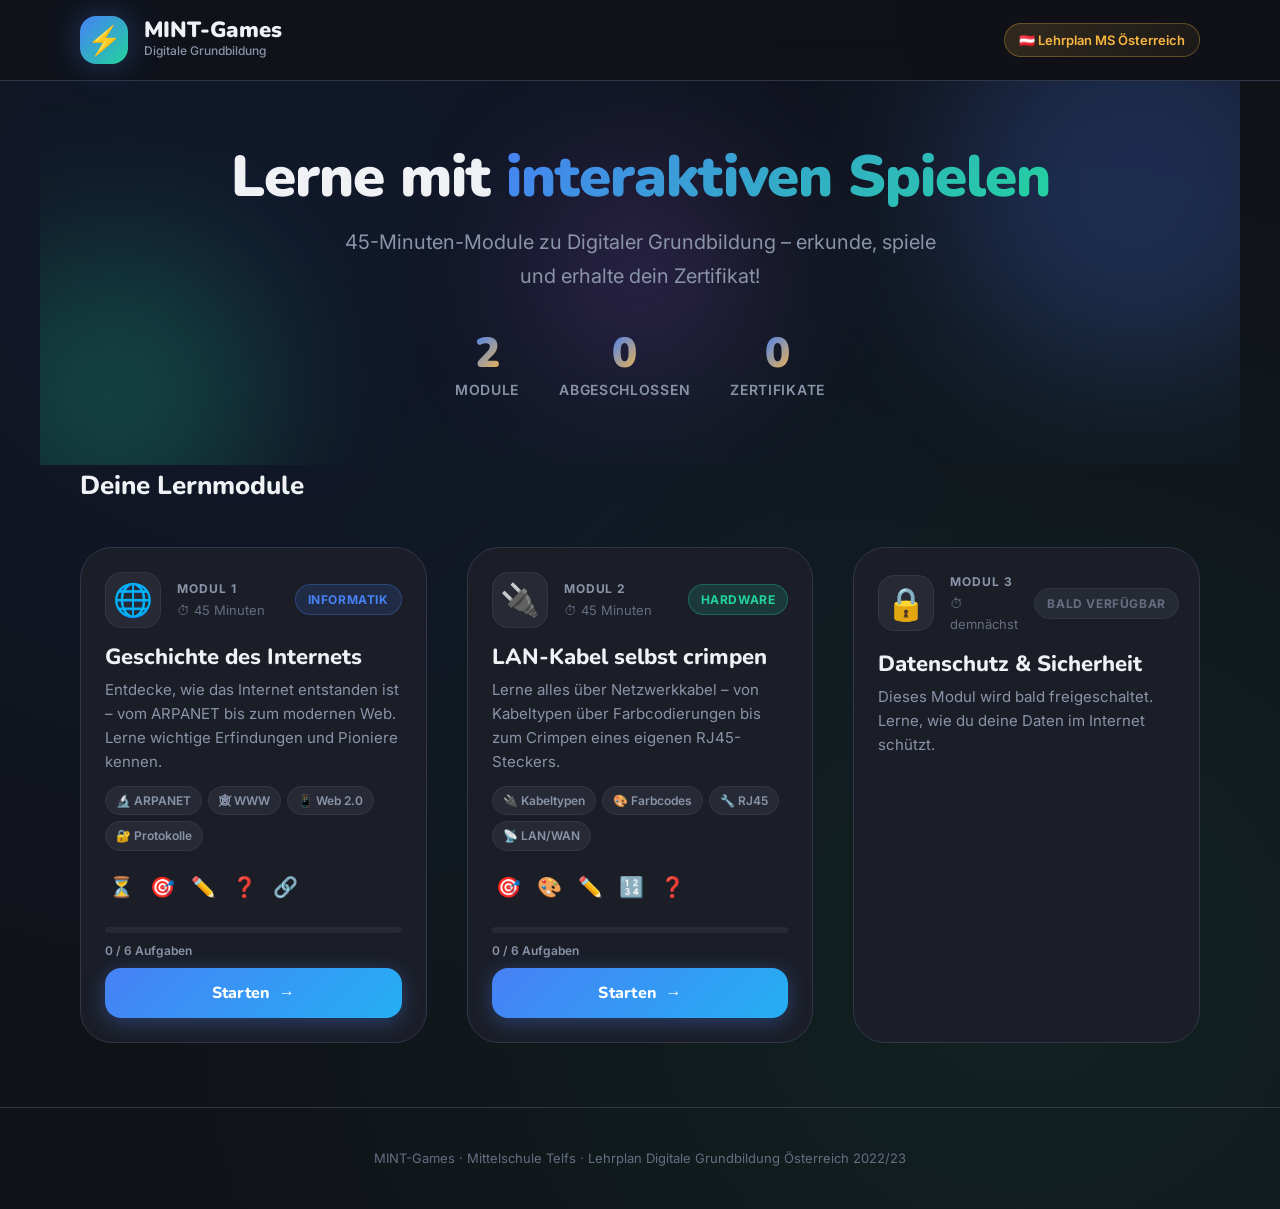
==== index.html @ 038cdffc "feat: Initial MINT-Games prototype - 2 complete learning modules - Landing page with module cards, p" ====
<!DOCTYPE html>
<html lang="de">
<head>
  <meta charset="UTF-8" />
  <meta name="viewport" content="width=device-width, initial-scale=1.0, maximum-scale=1.0, user-scalable=no" />
  <meta name="description" content="MINT-Games – Interaktive Lernplattform für Digitale Grundbildung an österreichischen Mittelschulen" />
  <meta name="apple-mobile-web-app-capable" content="yes" />
  <meta name="apple-mobile-web-app-status-bar-style" content="black-translucent" />
  <title>MINT-Games | Digitale Grundbildung</title>
  <link rel="preconnect" href="https://fonts.googleapis.com" />
  <link rel="preconnect" href="https://fonts.gstatic.com" crossorigin />
  <link href="https://fonts.googleapis.com/css2?family=Nunito:wght@400;600;700;800;900&family=Inter:wght@400;500;600&display=swap" rel="stylesheet" />
  <link rel="stylesheet" href="css/main.css" />
  <link rel="stylesheet" href="css/home.css" />
</head>
<body>
  <!-- Header -->
  <header class="site-header">
    <div class="header-inner">
      <div class="logo">
        <div class="logo-icon">⚡</div>
        <div class="logo-text">
          <span class="logo-title">MINT-Games</span>
          <span class="logo-subtitle">Digitale Grundbildung</span>
        </div>
      </div>
      <div class="header-badge">
        <span>🇦🇹 Lehrplan MS Österreich</span>
      </div>
    </div>
  </header>

  <!-- Hero -->
  <section class="hero">
    <div class="hero-content">
      <h1 class="hero-title">Lerne mit <span class="gradient-text">interaktiven Spielen</span></h1>
      <p class="hero-subtitle">45-Minuten-Module zu Digitaler Grundbildung – erkunde, spiele und erhalte dein Zertifikat!</p>
      <div class="hero-stats">
        <div class="stat">
          <span class="stat-num" id="totalModules">2</span>
          <span class="stat-label">Module</span>
        </div>
        <div class="stat">
          <span class="stat-num" id="completedModules">0</span>
          <span class="stat-label">Abgeschlossen</span>
        </div>
        <div class="stat">
          <span class="stat-num" id="totalCerts">0</span>
          <span class="stat-label">Zertifikate</span>
        </div>
      </div>
    </div>
    <div class="hero-deco" aria-hidden="true">
      <div class="deco-orb deco-orb-1"></div>
      <div class="deco-orb deco-orb-2"></div>
      <div class="deco-orb deco-orb-3"></div>
    </div>
  </section>

  <!-- Modules Grid -->
  <main class="modules-section">
    <h2 class="section-title">Deine Lernmodule</h2>
    <div class="modules-grid" id="modulesGrid">

      <!-- Modul 1 -->
      <article class="module-card" id="card-1" data-module="1">
        <div class="module-card-header">
          <div class="module-icon">🌐</div>
          <div class="module-meta">
            <span class="module-number">Modul 1</span>
            <span class="module-duration">⏱ 45 Minuten</span>
          </div>
          <div class="module-badge badge-info">Informatik</div>
        </div>
        <div class="module-card-body">
          <h3 class="module-title">Geschichte des Internets</h3>
          <p class="module-desc">Entdecke, wie das Internet entstanden ist – vom ARPANET bis zum modernen Web. Lerne wichtige Erfindungen und Pioniere kennen.</p>
          <div class="module-topics">
            <span class="topic-tag">🔬 ARPANET</span>
            <span class="topic-tag">🕸 WWW</span>
            <span class="topic-tag">📱 Web 2.0</span>
            <span class="topic-tag">🔐 Protokolle</span>
          </div>
          <div class="module-activities">
            <span class="activity-icon" title="Zeitstrahl">⏳</span>
            <span class="activity-icon" title="Drag & Drop">🎯</span>
            <span class="activity-icon" title="Lückentext">✏️</span>
            <span class="activity-icon" title="Quiz">❓</span>
            <span class="activity-icon" title="Zuordnung">🔗</span>
          </div>
        </div>
        <div class="module-card-footer">
          <div class="progress-bar-wrap">
            <div class="progress-bar" id="progress-1" style="width: 0%"></div>
          </div>
          <span class="progress-label" id="progress-label-1">0 / 6 Aufgaben</span>
          <button class="btn-start" id="btn-1" onclick="startModule(1)">
            <span>Starten</span>
            <span class="btn-arrow">→</span>
          </button>
        </div>
      </article>

      <!-- Modul 2 -->
      <article class="module-card" id="card-2" data-module="2">
        <div class="module-card-header">
          <div class="module-icon">🔌</div>
          <div class="module-meta">
            <span class="module-number">Modul 2</span>
            <span class="module-duration">⏱ 45 Minuten</span>
          </div>
          <div class="module-badge badge-green">Hardware</div>
        </div>
        <div class="module-card-body">
          <h3 class="module-title">LAN-Kabel selbst crimpen</h3>
          <p class="module-desc">Lerne alles über Netzwerkkabel – von Kabeltypen über Farbcodierungen bis zum Crimpen eines eigenen RJ45-Steckers.</p>
          <div class="module-topics">
            <span class="topic-tag">🔌 Kabeltypen</span>
            <span class="topic-tag">🎨 Farbcodes</span>
            <span class="topic-tag">🔧 RJ45</span>
            <span class="topic-tag">📡 LAN/WAN</span>
          </div>
          <div class="module-activities">
            <span class="activity-icon" title="Drag & Drop">🎯</span>
            <span class="activity-icon" title="Farbzuordnung">🎨</span>
            <span class="activity-icon" title="Lückentext">✏️</span>
            <span class="activity-icon" title="Sortierung">🔢</span>
            <span class="activity-icon" title="Quiz">❓</span>
          </div>
        </div>
        <div class="module-card-footer">
          <div class="progress-bar-wrap">
            <div class="progress-bar" id="progress-2" style="width: 0%"></div>
          </div>
          <span class="progress-label" id="progress-label-2">0 / 6 Aufgaben</span>
          <button class="btn-start" id="btn-2" onclick="startModule(2)">
            <span>Starten</span>
            <span class="btn-arrow">→</span>
          </button>
        </div>
      </article>

      <!-- Placeholder Modul 3 -->
      <article class="module-card module-card-locked">
        <div class="module-card-header">
          <div class="module-icon">🔒</div>
          <div class="module-meta">
            <span class="module-number">Modul 3</span>
            <span class="module-duration">⏱ demnächst</span>
          </div>
          <div class="module-badge badge-gray">Bald verfügbar</div>
        </div>
        <div class="module-card-body">
          <h3 class="module-title">Datenschutz & Sicherheit</h3>
          <p class="module-desc">Dieses Modul wird bald freigeschaltet. Lerne, wie du deine Daten im Internet schützt.</p>
        </div>
      </article>

    </div>
  </main>

  <!-- Footer -->
  <footer class="site-footer">
    <p>MINT-Games · Mittelschule Telfs · Lehrplan Digitale Grundbildung Österreich 2022/23</p>
  </footer>

  <script src="js/app.js"></script>
</body>
</html>
---- css/main.css ----
/* ============================================
   MINT-Games – Design System (main.css)
   ============================================ */

:root {
  /* Color Palette */
  --color-bg:        hsl(225, 20%, 8%);
  --color-surface:   hsl(225, 18%, 13%);
  --color-surface2:  hsl(225, 16%, 18%);
  --color-border:    hsl(225, 20%, 24%);

  --color-primary:   hsl(220, 90%, 62%);
  --color-primary-glow: hsla(220, 90%, 62%, 0.35);
  --color-secondary: hsl(162, 72%, 48%);
  --color-secondary-glow: hsla(162, 72%, 48%, 0.3);
  --color-accent:    hsl(38, 95%, 62%);
  --color-accent-glow: hsla(38, 95%, 62%, 0.3);
  --color-danger:    hsl(0, 80%, 62%);
  --color-danger-glow: hsla(0, 80%, 62%, 0.3);
  --color-purple:    hsl(270, 80%, 65%);

  --color-text:      hsl(220, 25%, 95%);
  --color-text-muted: hsl(220, 15%, 60%);
  --color-text-dim:  hsl(220, 12%, 45%);

  /* Typography */
  --font-heading: 'Nunito', sans-serif;
  --font-body:    'Inter', sans-serif;

  /* Spacing */
  --space-xs:  4px;
  --space-sm:  8px;
  --space-md:  16px;
  --space-lg:  24px;
  --space-xl:  40px;
  --space-2xl: 64px;

  /* Radius */
  --radius-sm:  8px;
  --radius-md:  16px;
  --radius-lg:  24px;
  --radius-xl:  32px;
  --radius-full: 9999px;

  /* Shadows */
  --shadow-sm:  0 2px 8px hsla(0,0%,0%,0.3);
  --shadow-md:  0 8px 24px hsla(0,0%,0%,0.4);
  --shadow-lg:  0 16px 48px hsla(0,0%,0%,0.5);
  --shadow-glow-primary: 0 0 32px var(--color-primary-glow);
  --shadow-glow-green:   0 0 32px var(--color-secondary-glow);

  /* Transitions */
  --transition-fast:   150ms ease;
  --transition-normal: 250ms ease;
  --transition-slow:   400ms ease;

  /* Touch targets (Apple HIG: min 44px) */
  --touch-min: 44px;
}

/* ---- Reset & Base ---- */
*, *::before, *::after {
  box-sizing: border-box;
  margin: 0;
  padding: 0;
  -webkit-tap-highlight-color: transparent;
}

html {
  scroll-behavior: smooth;
  -webkit-text-size-adjust: 100%;
}

body {
  font-family: var(--font-body);
  font-size: 17px;
  line-height: 1.6;
  background: var(--color-bg);
  color: var(--color-text);
  min-height: 100dvh;
  overflow-x: hidden;
  background-image:
    radial-gradient(ellipse at 20% 20%, hsla(220, 80%, 40%, 0.12) 0%, transparent 60%),
    radial-gradient(ellipse at 80% 80%, hsla(162, 72%, 40%, 0.10) 0%, transparent 60%);
}

/* ---- Utility Classes ---- */
.gradient-text {
  background: linear-gradient(135deg, var(--color-primary), var(--color-secondary));
  -webkit-background-clip: text;
  -webkit-text-fill-color: transparent;
  background-clip: text;
}

.visually-hidden {
  position: absolute;
  width: 1px; height: 1px;
  overflow: hidden;
  clip: rect(0,0,0,0);
  white-space: nowrap;
}

/* ---- Glassmorphism Card ---- */
.glass-card {
  background: hsla(225, 18%, 13%, 0.8);
  backdrop-filter: blur(20px);
  -webkit-backdrop-filter: blur(20px);
  border: 1px solid var(--color-border);
  border-radius: var(--radius-lg);
}

/* ---- Buttons ---- */
button {
  font-family: var(--font-heading);
  cursor: pointer;
  border: none;
  outline: none;
  min-height: var(--touch-min);
  min-width: var(--touch-min);
  touch-action: manipulation;
  -webkit-user-select: none;
  user-select: none;
  transition: transform var(--transition-fast), box-shadow var(--transition-fast), background var(--transition-fast);
}

button:active {
  transform: scale(0.96);
}

/* ---- Scrollbar ---- */
::-webkit-scrollbar { width: 6px; height: 6px; }
::-webkit-scrollbar-track { background: var(--color-surface); }
::-webkit-scrollbar-thumb { background: var(--color-border); border-radius: 3px; }

/* ---- Animations ---- */
@keyframes fadeInUp {
  from { opacity: 0; transform: translateY(24px); }
  to   { opacity: 1; transform: translateY(0); }
}

@keyframes fadeIn {
  from { opacity: 0; }
  to   { opacity: 1; }
}

@keyframes pulse {
  0%, 100% { transform: scale(1); }
  50%       { transform: scale(1.05); }
}

@keyframes spin {
  from { transform: rotate(0deg); }
  to   { transform: rotate(360deg); }
}

@keyframes shimmer {
  0%   { background-position: -200% center; }
  100% { background-position: 200% center; }
}

@keyframes bounce-in {
  0%   { transform: scale(0.3); opacity: 0; }
  50%  { transform: scale(1.1); }
  70%  { transform: scale(0.9); }
  100% { transform: scale(1); opacity: 1; }
}

@keyframes confetti-fall {
  0%   { transform: translateY(-20px) rotate(0deg); opacity: 1; }
  100% { transform: translateY(100vh) rotate(720deg); opacity: 0; }
}

@keyframes float {
  0%, 100% { transform: translateY(0px) rotate(0deg); }
  33%       { transform: translateY(-12px) rotate(2deg); }
  66%       { transform: translateY(-6px) rotate(-2deg); }
}

.animate-fadein { animation: fadeIn var(--transition-slow) ease both; }
.animate-fadeinup { animation: fadeInUp 0.5s ease both; }
---- css/home.css ----
/* ============================================
   MINT-Games – Home Page Styles
   ============================================ */

/* ---- Site Header ---- */
.site-header {
  position: sticky;
  top: 0;
  z-index: 100;
  background: hsla(225, 20%, 8%, 0.85);
  backdrop-filter: blur(20px);
  -webkit-backdrop-filter: blur(20px);
  border-bottom: 1px solid var(--color-border);
}

.header-inner {
  max-width: 1200px;
  margin: 0 auto;
  padding: var(--space-md) var(--space-xl);
  display: flex;
  align-items: center;
  justify-content: space-between;
}

.logo {
  display: flex;
  align-items: center;
  gap: var(--space-md);
}

.logo-icon {
  font-size: 28px;
  width: 48px;
  height: 48px;
  display: flex;
  align-items: center;
  justify-content: center;
  background: linear-gradient(135deg, var(--color-primary), var(--color-secondary));
  border-radius: var(--radius-md);
  box-shadow: var(--shadow-glow-primary);
  animation: float 6s ease-in-out infinite;
}

.logo-text {
  display: flex;
  flex-direction: column;
}

.logo-title {
  font-family: var(--font-heading);
  font-size: 22px;
  font-weight: 900;
  color: var(--color-text);
  line-height: 1;
}

.logo-subtitle {
  font-size: 12px;
  color: var(--color-text-muted);
  font-weight: 500;
}

.header-badge {
  background: linear-gradient(135deg, hsla(38,95%,62%,0.15), hsla(38,95%,62%,0.05));
  border: 1px solid hsla(38,95%,62%,0.3);
  border-radius: var(--radius-full);
  padding: 6px 14px;
  font-size: 13px;
  font-weight: 600;
  color: var(--color-accent);
}

/* ---- Hero ---- */
.hero {
  position: relative;
  overflow: hidden;
  padding: var(--space-2xl) var(--space-xl);
  text-align: center;
  max-width: 1200px;
  margin: 0 auto;
}

.hero-content {
  position: relative;
  z-index: 2;
  animation: fadeInUp 0.7s ease both;
}

.hero-title {
  font-family: var(--font-heading);
  font-size: clamp(32px, 6vw, 58px);
  font-weight: 900;
  line-height: 1.1;
  margin-bottom: var(--space-md);
  letter-spacing: -1px;
}

.hero-subtitle {
  font-size: clamp(16px, 2vw, 20px);
  color: var(--color-text-muted);
  max-width: 600px;
  margin: 0 auto var(--space-xl);
  line-height: 1.7;
}

.hero-stats {
  display: flex;
  justify-content: center;
  gap: var(--space-xl);
  flex-wrap: wrap;
}

.stat {
  display: flex;
  flex-direction: column;
  align-items: center;
  gap: 4px;
}

.stat-num {
  font-family: var(--font-heading);
  font-size: 42px;
  font-weight: 900;
  background: linear-gradient(135deg, var(--color-primary), var(--color-accent));
  -webkit-background-clip: text;
  -webkit-text-fill-color: transparent;
  background-clip: text;
  line-height: 1;
}

.stat-label {
  font-size: 14px;
  color: var(--color-text-muted);
  font-weight: 600;
  text-transform: uppercase;
  letter-spacing: 0.05em;
}

/* Decorative orbs */
.hero-deco { position: absolute; inset: 0; pointer-events: none; z-index: 1; }

.deco-orb {
  position: absolute;
  border-radius: 50%;
  filter: blur(80px);
  opacity: 0.25;
}

.deco-orb-1 {
  width: 400px; height: 400px;
  background: var(--color-primary);
  top: -100px; right: -100px;
  animation: float 8s ease-in-out infinite;
}

.deco-orb-2 {
  width: 300px; height: 300px;
  background: var(--color-secondary);
  bottom: -80px; left: -80px;
  animation: float 10s ease-in-out infinite 2s;
}

.deco-orb-3 {
  width: 200px; height: 200px;
  background: var(--color-purple);
  top: 50%; left: 50%;
  transform: translate(-50%, -50%);
  animation: float 12s ease-in-out infinite 4s;
}

/* ---- Modules Section ---- */
.modules-section {
  max-width: 1200px;
  margin: 0 auto;
  padding: 0 var(--space-xl) var(--space-2xl);
}

.section-title {
  font-family: var(--font-heading);
  font-size: 26px;
  font-weight: 800;
  margin-bottom: var(--space-xl);
  color: var(--color-text);
}

.modules-grid {
  display: grid;
  grid-template-columns: repeat(auto-fill, minmax(340px, 1fr));
  gap: var(--space-xl);
}

/* ---- Module Card ---- */
.module-card {
  background: var(--color-surface);
  border: 1px solid var(--color-border);
  border-radius: var(--radius-xl);
  padding: var(--space-lg);
  display: flex;
  flex-direction: column;
  gap: var(--space-md);
  transition: transform var(--transition-normal), box-shadow var(--transition-normal), border-color var(--transition-normal);
  animation: fadeInUp 0.6s ease both;
  cursor: pointer;
  position: relative;
  overflow: hidden;
}

.module-card::before {
  content: '';
  position: absolute;
  inset: 0;
  background: linear-gradient(135deg, hsla(220,90%,62%,0.06), transparent 60%);
  border-radius: inherit;
  opacity: 0;
  transition: opacity var(--transition-normal);
}

.module-card:hover {
  transform: translateY(-6px);
  box-shadow: var(--shadow-lg), var(--shadow-glow-primary);
  border-color: hsla(220,90%,62%,0.4);
}

.module-card:hover::before { opacity: 1; }

.module-card:nth-child(2):hover {
  box-shadow: var(--shadow-lg), var(--shadow-glow-green);
  border-color: hsla(162,72%,48%,0.4);
}

.module-card:nth-child(2)::before {
  background: linear-gradient(135deg, hsla(162,72%,48%,0.06), transparent 60%);
}

.module-card-locked {
  opacity: 0.45;
  pointer-events: none;
}

.module-card-header {
  display: flex;
  align-items: center;
  gap: var(--space-md);
}

.module-icon {
  font-size: 32px;
  width: 56px;
  height: 56px;
  display: flex;
  align-items: center;
  justify-content: center;
  background: var(--color-surface2);
  border-radius: var(--radius-md);
  border: 1px solid var(--color-border);
  flex-shrink: 0;
}

.module-meta {
  display: flex;
  flex-direction: column;
  gap: 2px;
  flex: 1;
}

.module-number {
  font-size: 12px;
  font-weight: 700;
  text-transform: uppercase;
  letter-spacing: 0.08em;
  color: var(--color-text-muted);
}

.module-duration {
  font-size: 13px;
  color: var(--color-text-dim);
}

.module-badge {
  padding: 5px 12px;
  border-radius: var(--radius-full);
  font-size: 12px;
  font-weight: 700;
  text-transform: uppercase;
  letter-spacing: 0.05em;
  flex-shrink: 0;
}

.badge-info {
  background: hsla(220,90%,62%,0.15);
  color: var(--color-primary);
  border: 1px solid hsla(220,90%,62%,0.3);
}

.badge-green {
  background: hsla(162,72%,48%,0.15);
  color: var(--color-secondary);
  border: 1px solid hsla(162,72%,48%,0.3);
}

.badge-gray {
  background: hsla(220,12%,45%,0.15);
  color: var(--color-text-dim);
  border: 1px solid var(--color-border);
}

.module-card-body {
  flex: 1;
  display: flex;
  flex-direction: column;
  gap: var(--space-sm);
}

.module-title {
  font-family: var(--font-heading);
  font-size: 22px;
  font-weight: 800;
  line-height: 1.2;
  color: var(--color-text);
}

.module-desc {
  font-size: 15px;
  color: var(--color-text-muted);
  line-height: 1.6;
}

.module-topics {
  display: flex;
  flex-wrap: wrap;
  gap: 6px;
  margin-top: 4px;
}

.topic-tag {
  background: var(--color-surface2);
  border: 1px solid var(--color-border);
  border-radius: var(--radius-full);
  padding: 4px 10px;
  font-size: 12px;
  font-weight: 600;
  color: var(--color-text-muted);
}

.module-activities {
  display: flex;
  gap: 8px;
  margin-top: var(--space-sm);
}

.activity-icon {
  font-size: 20px;
  padding: 4px;
  cursor: default;
  transition: transform var(--transition-fast);
}

.activity-icon:hover { transform: scale(1.3); }

/* Card Footer */
.module-card-footer {
  display: flex;
  flex-direction: column;
  gap: var(--space-sm);
  margin-top: 4px;
}

.progress-bar-wrap {
  width: 100%;
  height: 6px;
  background: var(--color-surface2);
  border-radius: var(--radius-full);
  overflow: hidden;
}

.progress-bar {
  height: 100%;
  background: linear-gradient(90deg, var(--color-primary), var(--color-secondary));
  border-radius: var(--radius-full);
  transition: width 0.8s cubic-bezier(0.4, 0, 0.2, 1);
}

.progress-label {
  font-size: 12px;
  color: var(--color-text-muted);
  font-weight: 600;
}

.btn-start {
  width: 100%;
  padding: 14px 20px;
  background: linear-gradient(135deg, var(--color-primary), hsl(200, 90%, 55%));
  color: white;
  border-radius: var(--radius-md);
  font-size: 16px;
  font-weight: 800;
  letter-spacing: 0.02em;
  display: flex;
  align-items: center;
  justify-content: center;
  gap: 8px;
  box-shadow: 0 4px 20px var(--color-primary-glow);
  position: relative;
  overflow: hidden;
}

.btn-start::after {
  content: '';
  position: absolute;
  inset: 0;
  background: linear-gradient(90deg, transparent, hsla(255,255%,255%,0.1), transparent);
  transform: translateX(-100%);
  transition: transform 0.5s ease;
}

.btn-start:hover::after { transform: translateX(100%); }

.btn-start:hover {
  transform: translateY(-2px);
  box-shadow: 0 8px 30px var(--color-primary-glow);
}

.btn-arrow {
  display: inline-block;
  transition: transform var(--transition-fast);
}

.btn-start:hover .btn-arrow { transform: translateX(4px); }

/* Completion state */
.module-card.completed .btn-start {
  background: linear-gradient(135deg, var(--color-secondary), hsl(140, 72%, 40%));
  box-shadow: 0 4px 20px var(--color-secondary-glow);
}

/* ---- Site Footer ---- */
.site-footer {
  text-align: center;
  padding: var(--space-xl);
  border-top: 1px solid var(--color-border);
  color: var(--color-text-dim);
  font-size: 13px;
}

/* ---- Responsive ---- */
@media (max-width: 768px) {
  .header-inner { padding: var(--space-md); }
  .hero { padding: var(--space-xl) var(--space-md); }
  .modules-section { padding: 0 var(--space-md) var(--space-xl); }
  .modules-grid { grid-template-columns: 1fr; gap: var(--space-md); }
  .hero-stats { gap: var(--space-lg); }
  .stat-num { font-size: 34px; }
}

/* iPad optimizations */
@media (min-width: 768px) and (max-width: 1180px) {
  .modules-grid { grid-template-columns: repeat(2, 1fr); }
}
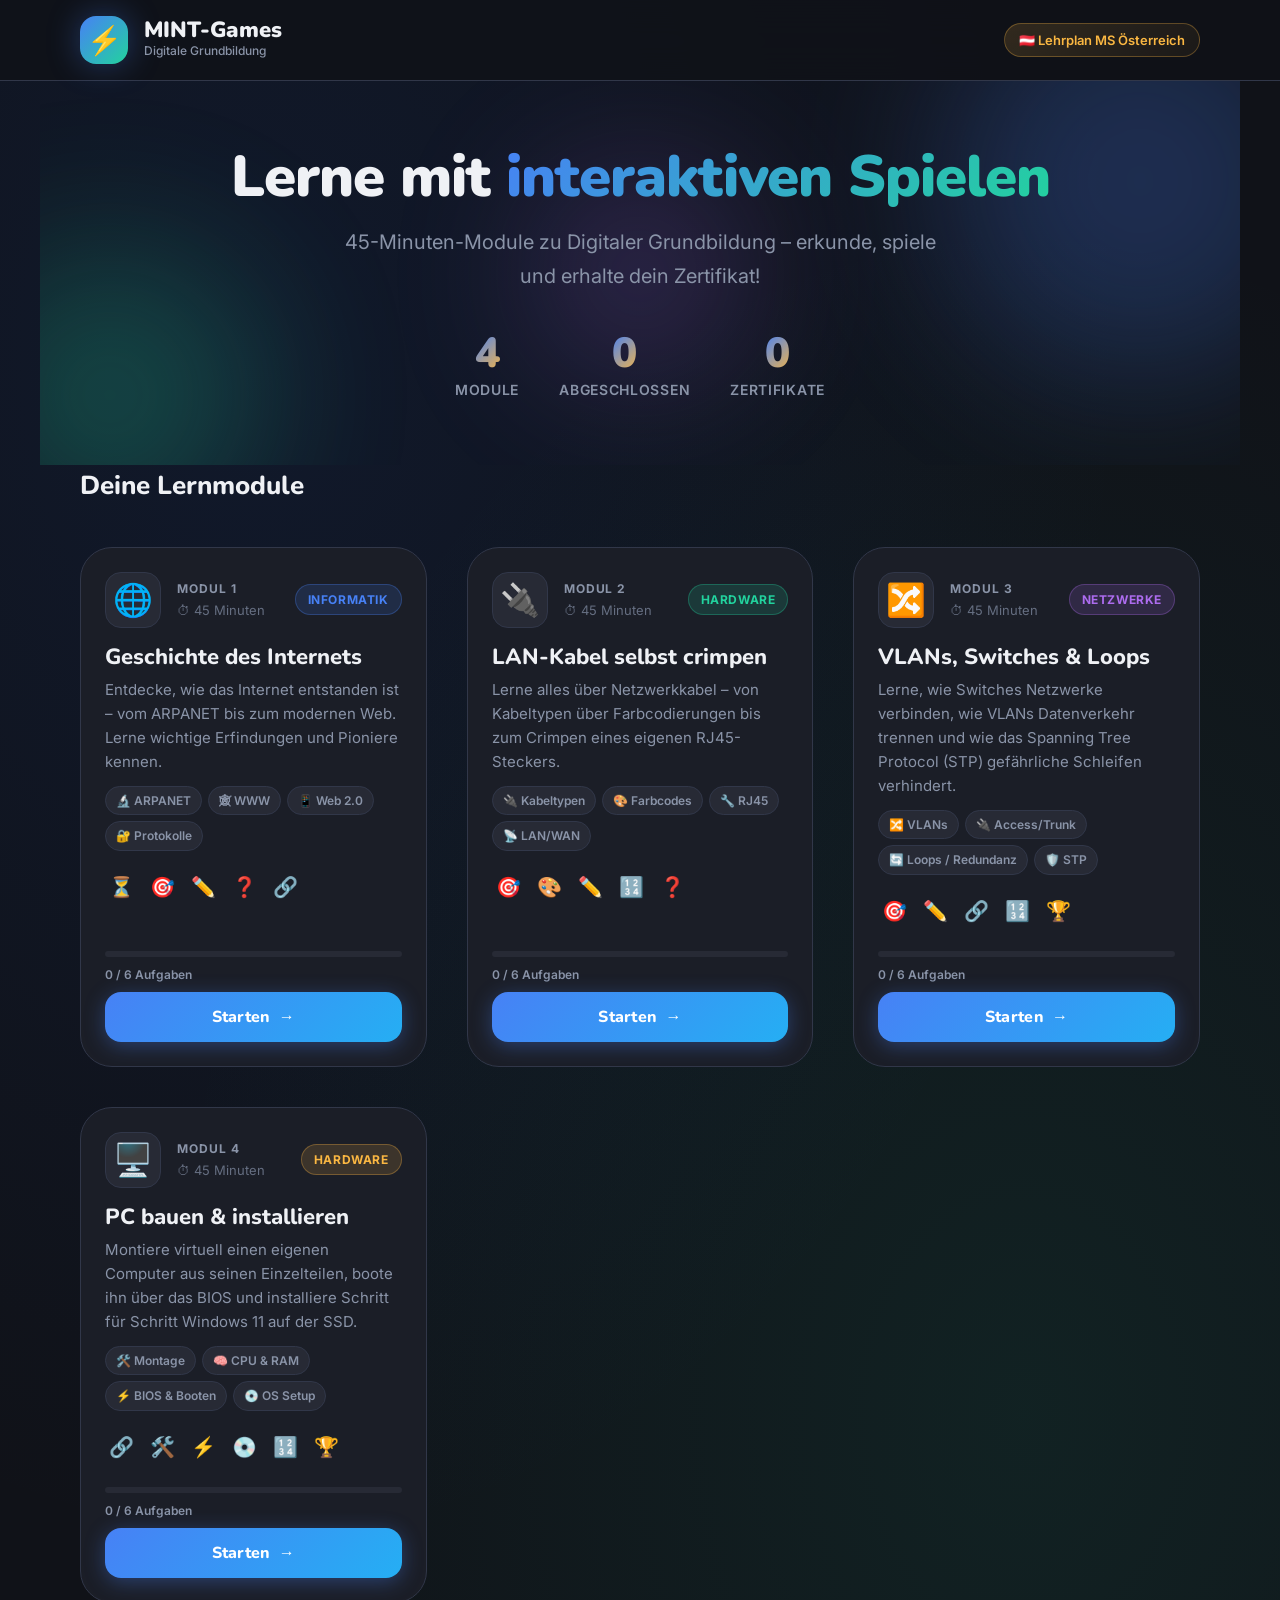
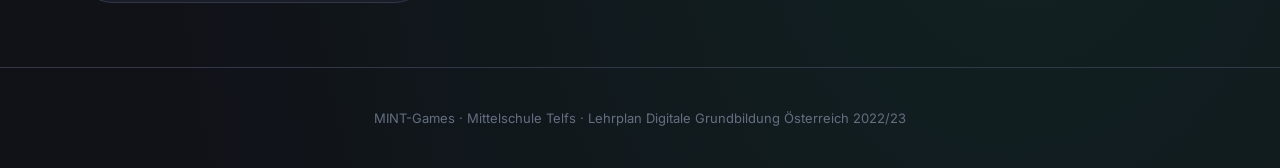
==== commit b394d443: "VLAN" ====
--- a/index.html
+++ b/index.html
@@ -37,7 +37,7 @@
       <p class="hero-subtitle">45-Minuten-Module zu Digitaler Grundbildung – erkunde, spiele und erhalte dein Zertifikat!</p>
       <div class="hero-stats">
         <div class="stat">
-          <span class="stat-num" id="totalModules">2</span>
+          <span class="stat-num" id="totalModules">4</span>
           <span class="stat-label">Module</span>
         </div>
         <div class="stat">
@@ -140,19 +140,82 @@
         </div>
       </article>
 
-      <!-- Placeholder Modul 3 -->
-      <article class="module-card module-card-locked">
-        <div class="module-card-header">
-          <div class="module-icon">🔒</div>
+      <!-- Modul 3 -->
+      <article class="module-card" id="card-3" data-module="3">
+        <div class="module-card-header">
+          <div class="module-icon">🔀</div>
           <div class="module-meta">
             <span class="module-number">Modul 3</span>
-            <span class="module-duration">⏱ demnächst</span>
-          </div>
-          <div class="module-badge badge-gray">Bald verfügbar</div>
-        </div>
-        <div class="module-card-body">
-          <h3 class="module-title">Datenschutz & Sicherheit</h3>
-          <p class="module-desc">Dieses Modul wird bald freigeschaltet. Lerne, wie du deine Daten im Internet schützt.</p>
+            <span class="module-duration">⏱ 45 Minuten</span>
+          </div>
+          <div class="module-badge badge-purple">Netzwerke</div>
+        </div>
+        <div class="module-card-body">
+          <h3 class="module-title">VLANs, Switches & Loops</h3>
+          <p class="module-desc">Lerne, wie Switches Netzwerke verbinden, wie VLANs Datenverkehr trennen und wie das Spanning Tree Protocol (STP) gefährliche Schleifen verhindert.</p>
+          <div class="module-topics">
+            <span class="topic-tag">🔀 VLANs</span>
+            <span class="topic-tag">🔌 Access/Trunk</span>
+            <span class="topic-tag">🔄 Loops / Redundanz</span>
+            <span class="topic-tag">🛡️ STP</span>
+          </div>
+          <div class="module-activities">
+            <span class="activity-icon" title="Drag & Drop">🎯</span>
+            <span class="activity-icon" title="Lückentext">✏️</span>
+            <span class="activity-icon" title="Zuordnung">🔗</span>
+            <span class="activity-icon" title="Sortierung">🔢</span>
+            <span class="activity-icon" title="Quiz">🏆</span>
+          </div>
+        </div>
+        <div class="module-card-footer">
+          <div class="progress-bar-wrap">
+            <div class="progress-bar" id="progress-3" style="width: 0%"></div>
+          </div>
+          <span class="progress-label" id="progress-label-3">0 / 6 Aufgaben</span>
+          <button class="btn-start" id="btn-3" onclick="startModule(3)">
+            <span>Starten</span>
+            <span class="btn-arrow">→</span>
+          </button>
+        </div>
+      </article>
+
+      <!-- Modul 4 -->
+      <article class="module-card" id="card-4" data-module="4">
+        <div class="module-card-header">
+          <div class="module-icon">🖥️</div>
+          <div class="module-meta">
+            <span class="module-number">Modul 4</span>
+            <span class="module-duration">⏱ 45 Minuten</span>
+          </div>
+          <div class="module-badge badge-orange">Hardware</div>
+        </div>
+        <div class="module-card-body">
+          <h3 class="module-title">PC bauen & installieren</h3>
+          <p class="module-desc">Montiere virtuell einen eigenen Computer aus seinen Einzelteilen, boote ihn über das BIOS und installiere Schritt für Schritt Windows 11 auf der SSD.</p>
+          <div class="module-topics">
+            <span class="topic-tag">🛠️ Montage</span>
+            <span class="topic-tag">🧠 CPU & RAM</span>
+            <span class="topic-tag">⚡ BIOS & Booten</span>
+            <span class="topic-tag">💿 OS Setup</span>
+          </div>
+          <div class="module-activities">
+            <span class="activity-icon" title="Zuordnung">🔗</span>
+            <span class="activity-icon" title="PC-Montage">🛠️</span>
+            <span class="activity-icon" title="BIOS-Boot">⚡</span>
+            <span class="activity-icon" title="OS-Installation">💿</span>
+            <span class="activity-icon" title="Sortierung">🔢</span>
+            <span class="activity-icon" title="Quiz">🏆</span>
+          </div>
+        </div>
+        <div class="module-card-footer">
+          <div class="progress-bar-wrap">
+            <div class="progress-bar" id="progress-4" style="width: 0%"></div>
+          </div>
+          <span class="progress-label" id="progress-label-4">0 / 6 Aufgaben</span>
+          <button class="btn-start" id="btn-4" onclick="startModule(4)">
+            <span>Starten</span>
+            <span class="btn-arrow">→</span>
+          </button>
         </div>
       </article>
 
--- a/css/main.css
+++ b/css/main.css
@@ -15,9 +15,10 @@
   --color-secondary-glow: hsla(162, 72%, 48%, 0.3);
   --color-accent:    hsl(38, 95%, 62%);
   --color-accent-glow: hsla(38, 95%, 62%, 0.3);
+  --color-purple:    hsl(270, 80%, 68%);
+  --color-purple-glow: hsla(270, 80%, 68%, 0.3);
   --color-danger:    hsl(0, 80%, 62%);
   --color-danger-glow: hsla(0, 80%, 62%, 0.3);
-  --color-purple:    hsl(270, 80%, 65%);
 
   --color-text:      hsl(220, 25%, 95%);
   --color-text-muted: hsl(220, 15%, 60%);
--- a/css/home.css
+++ b/css/home.css
@@ -232,6 +232,24 @@
   background: linear-gradient(135deg, hsla(162,72%,48%,0.06), transparent 60%);
 }
 
+#card-3:hover {
+  box-shadow: var(--shadow-lg), 0 0 32px var(--color-purple-glow);
+  border-color: hsla(270, 80%, 68%, 0.4);
+}
+
+#card-3::before {
+  background: linear-gradient(135deg, hsla(270, 80%, 68%, 0.06), transparent 60%);
+}
+
+#card-4:hover {
+  box-shadow: var(--shadow-lg), 0 0 32px var(--color-accent-glow);
+  border-color: hsla(38, 95%, 62%, 0.4);
+}
+
+#card-4::before {
+  background: linear-gradient(135deg, hsla(38, 95%, 62%, 0.06), transparent 60%);
+}
+
 .module-card-locked {
   opacity: 0.45;
   pointer-events: none;
@@ -296,6 +314,18 @@
   background: hsla(162,72%,48%,0.15);
   color: var(--color-secondary);
   border: 1px solid hsla(162,72%,48%,0.3);
+}
+
+.badge-purple {
+  background: hsla(270, 80%, 68%, 0.15);
+  color: var(--color-purple);
+  border: 1px solid hsla(270, 80%, 68%, 0.3);
+}
+
+.badge-orange {
+  background: hsla(38, 95%, 62%, 0.15);
+  color: var(--color-accent);
+  border: 1px solid hsla(38, 95%, 62%, 0.3);
 }
 
 .badge-gray {
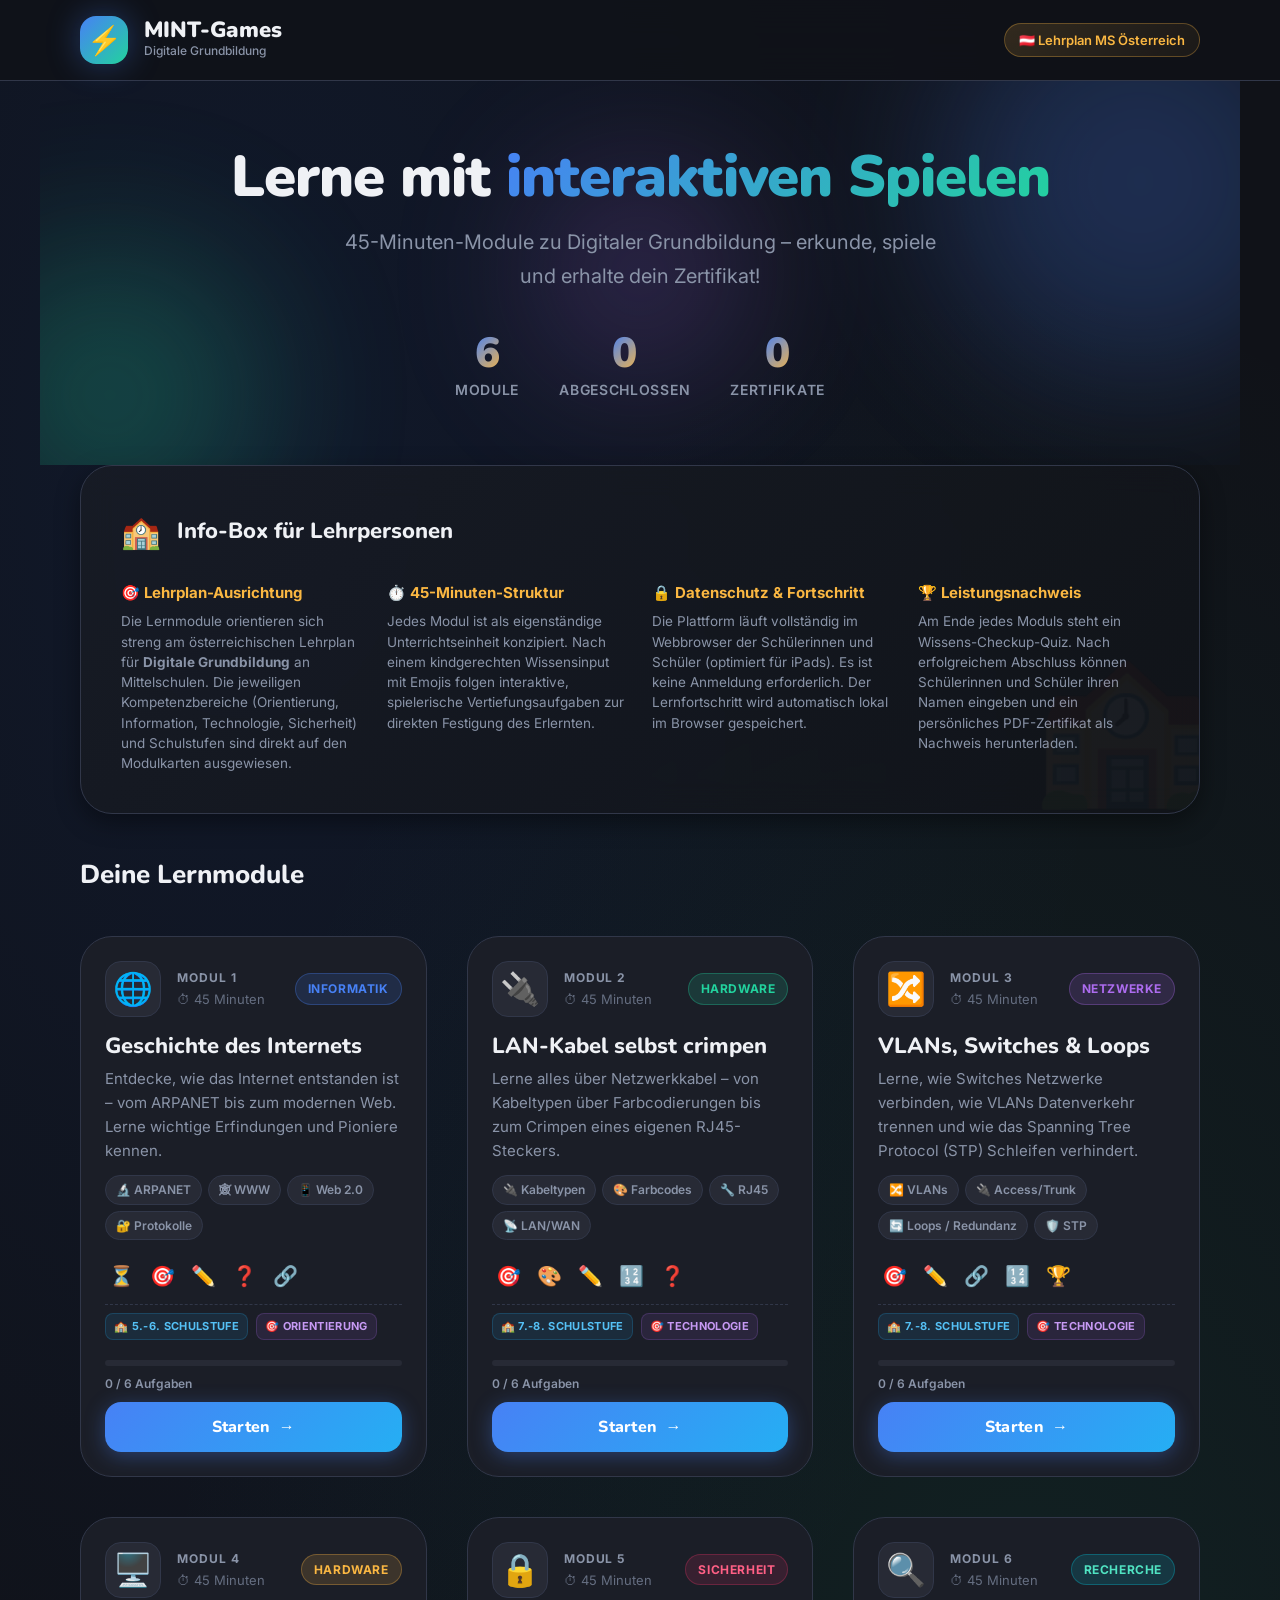
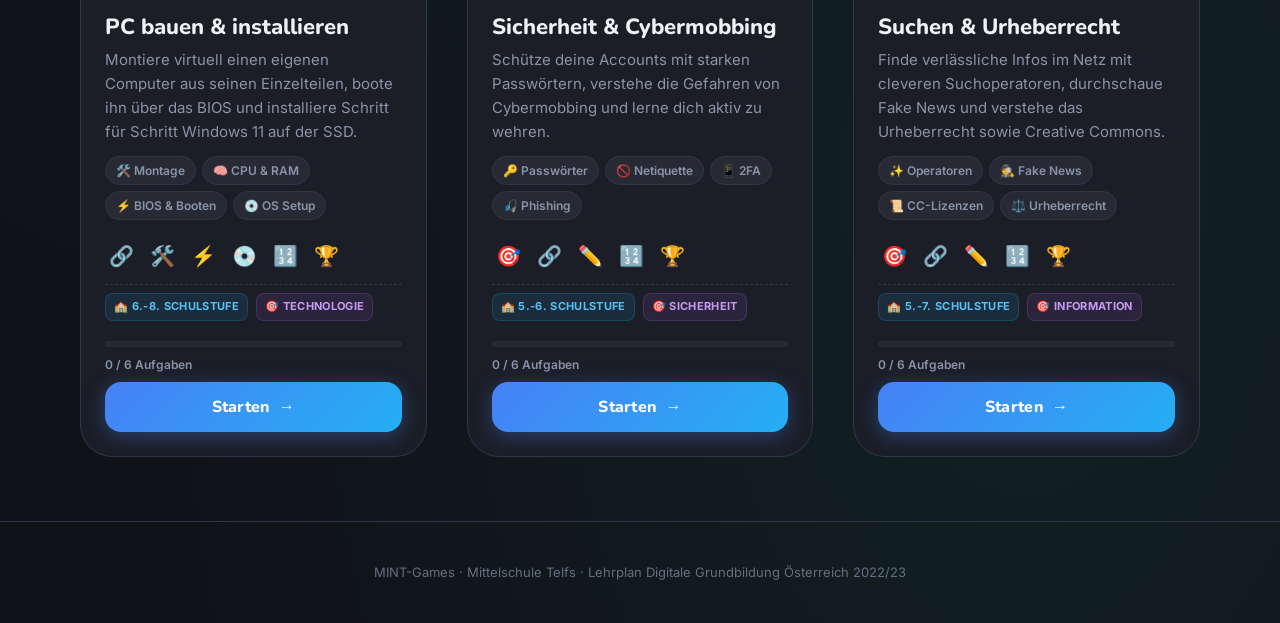
==== commit 4f461e52: "feat: add educational modules 5 & 6, teacher info box, and curriculum metadata tags" ====
--- a/index.html
+++ b/index.html
@@ -37,7 +37,7 @@
       <p class="hero-subtitle">45-Minuten-Module zu Digitaler Grundbildung – erkunde, spiele und erhalte dein Zertifikat!</p>
       <div class="hero-stats">
         <div class="stat">
-          <span class="stat-num" id="totalModules">4</span>
+          <span class="stat-num" id="totalModules">6</span>
           <span class="stat-label">Module</span>
         </div>
         <div class="stat">
@@ -57,6 +57,34 @@
     </div>
   </section>
 
+  <!-- Info-Box für Lehrpersonen -->
+  <section class="teacher-info-section">
+    <div class="teacher-info-card">
+      <header class="teacher-info-header">
+        <span class="teacher-info-icon">🏫</span>
+        <h2 class="teacher-info-title">Info-Box für Lehrpersonen</h2>
+      </header>
+      <div class="teacher-info-grid">
+        <div class="teacher-info-item">
+          <h4>🎯 Lehrplan-Ausrichtung</h4>
+          <p>Die Lernmodule orientieren sich streng am österreichischen Lehrplan für <strong>Digitale Grundbildung</strong> an Mittelschulen. Die jeweiligen Kompetenzbereiche (Orientierung, Information, Technologie, Sicherheit) und Schulstufen sind direkt auf den Modulkarten ausgewiesen.</p>
+        </div>
+        <div class="teacher-info-item">
+          <h4>⏱️ 45-Minuten-Struktur</h4>
+          <p>Jedes Modul ist als eigenständige Unterrichtseinheit konzipiert. Nach einem kindgerechten Wissensinput mit Emojis folgen interaktive, spielerische Vertiefungsaufgaben zur direkten Festigung des Erlernten.</p>
+        </div>
+        <div class="teacher-info-item">
+          <h4>🔒 Datenschutz & Fortschritt</h4>
+          <p>Die Plattform läuft vollständig im Webbrowser der Schülerinnen und Schüler (optimiert für iPads). Es ist keine Anmeldung erforderlich. Der Lernfortschritt wird automatisch lokal im Browser gespeichert.</p>
+        </div>
+        <div class="teacher-info-item">
+          <h4>🏆 Leistungsnachweis</h4>
+          <p>Am Ende jedes Moduls steht ein Wissens-Checkup-Quiz. Nach erfolgreichem Abschluss können Schülerinnen und Schüler ihren Namen eingeben und ein persönliches PDF-Zertifikat als Nachweis herunterladen.</p>
+        </div>
+      </div>
+    </div>
+  </section>
+
   <!-- Modules Grid -->
   <main class="modules-section">
     <h2 class="section-title">Deine Lernmodule</h2>
@@ -88,6 +116,10 @@
             <span class="activity-icon" title="Quiz">❓</span>
             <span class="activity-icon" title="Zuordnung">🔗</span>
           </div>
+          <div class="module-curriculum-tags">
+            <span class="curriculum-tag tag-grade">🏫 5.-6. Schulstufe</span>
+            <span class="curriculum-tag tag-competency">🎯 Orientierung</span>
+          </div>
         </div>
         <div class="module-card-footer">
           <div class="progress-bar-wrap">
@@ -127,6 +159,10 @@
             <span class="activity-icon" title="Sortierung">🔢</span>
             <span class="activity-icon" title="Quiz">❓</span>
           </div>
+          <div class="module-curriculum-tags">
+            <span class="curriculum-tag tag-grade">🏫 7.-8. Schulstufe</span>
+            <span class="curriculum-tag tag-competency">🎯 Technologie</span>
+          </div>
         </div>
         <div class="module-card-footer">
           <div class="progress-bar-wrap">
@@ -152,7 +188,7 @@
         </div>
         <div class="module-card-body">
           <h3 class="module-title">VLANs, Switches & Loops</h3>
-          <p class="module-desc">Lerne, wie Switches Netzwerke verbinden, wie VLANs Datenverkehr trennen und wie das Spanning Tree Protocol (STP) gefährliche Schleifen verhindert.</p>
+          <p class="module-desc">Lerne, wie Switches Netzwerke verbinden, wie VLANs Datenverkehr trennen und wie das Spanning Tree Protocol (STP) Schleifen verhindert.</p>
           <div class="module-topics">
             <span class="topic-tag">🔀 VLANs</span>
             <span class="topic-tag">🔌 Access/Trunk</span>
@@ -166,6 +202,10 @@
             <span class="activity-icon" title="Sortierung">🔢</span>
             <span class="activity-icon" title="Quiz">🏆</span>
           </div>
+          <div class="module-curriculum-tags">
+            <span class="curriculum-tag tag-grade">🏫 7.-8. Schulstufe</span>
+            <span class="curriculum-tag tag-competency">🎯 Technologie</span>
+          </div>
         </div>
         <div class="module-card-footer">
           <div class="progress-bar-wrap">
@@ -206,6 +246,10 @@
             <span class="activity-icon" title="Sortierung">🔢</span>
             <span class="activity-icon" title="Quiz">🏆</span>
           </div>
+          <div class="module-curriculum-tags">
+            <span class="curriculum-tag tag-grade">🏫 6.-8. Schulstufe</span>
+            <span class="curriculum-tag tag-competency">🎯 Technologie</span>
+          </div>
         </div>
         <div class="module-card-footer">
           <div class="progress-bar-wrap">
@@ -213,6 +257,92 @@
           </div>
           <span class="progress-label" id="progress-label-4">0 / 6 Aufgaben</span>
           <button class="btn-start" id="btn-4" onclick="startModule(4)">
+            <span>Starten</span>
+            <span class="btn-arrow">→</span>
+          </button>
+        </div>
+      </article>
+
+      <!-- Modul 5 -->
+      <article class="module-card" id="card-5" data-module="5">
+        <div class="module-card-header">
+          <div class="module-icon">🔒</div>
+          <div class="module-meta">
+            <span class="module-number">Modul 5</span>
+            <span class="module-duration">⏱ 45 Minuten</span>
+          </div>
+          <div class="module-badge badge-red">Sicherheit</div>
+        </div>
+        <div class="module-card-body">
+          <h3 class="module-title">Sicherheit & Cybermobbing</h3>
+          <p class="module-desc">Schütze deine Accounts mit starken Passwörtern, verstehe die Gefahren von Cybermobbing und lerne dich aktiv zu wehren.</p>
+          <div class="module-topics">
+            <span class="topic-tag">🔑 Passwörter</span>
+            <span class="topic-tag">🚫 Netiquette</span>
+            <span class="topic-tag">📱 2FA</span>
+            <span class="topic-tag">🎣 Phishing</span>
+          </div>
+          <div class="module-activities">
+            <span class="activity-icon" title="Drag & Drop">🎯</span>
+            <span class="activity-icon" title="Zuordnung">🔗</span>
+            <span class="activity-icon" title="Lückentext">✏️</span>
+            <span class="activity-icon" title="Sortierung">🔢</span>
+            <span class="activity-icon" title="Quiz">🏆</span>
+          </div>
+          <div class="module-curriculum-tags">
+            <span class="curriculum-tag tag-grade">🏫 5.-6. Schulstufe</span>
+            <span class="curriculum-tag tag-competency">🎯 Sicherheit</span>
+          </div>
+        </div>
+        <div class="module-card-footer">
+          <div class="progress-bar-wrap">
+            <div class="progress-bar" id="progress-5" style="width: 0%"></div>
+          </div>
+          <span class="progress-label" id="progress-label-5">0 / 6 Aufgaben</span>
+          <button class="btn-start" id="btn-5" onclick="startModule(5)">
+            <span>Starten</span>
+            <span class="btn-arrow">→</span>
+          </button>
+        </div>
+      </article>
+
+      <!-- Modul 6 -->
+      <article class="module-card" id="card-6" data-module="6">
+        <div class="module-card-header">
+          <div class="module-icon">🔍</div>
+          <div class="module-meta">
+            <span class="module-number">Modul 6</span>
+            <span class="module-duration">⏱ 45 Minuten</span>
+          </div>
+          <div class="module-badge badge-teal">Recherche</div>
+        </div>
+        <div class="module-card-body">
+          <h3 class="module-title">Suchen & Urheberrecht</h3>
+          <p class="module-desc">Finde verlässliche Infos im Netz mit cleveren Suchoperatoren, durchschaue Fake News und verstehe das Urheberrecht sowie Creative Commons.</p>
+          <div class="module-topics">
+            <span class="topic-tag">✨ Operatoren</span>
+            <span class="topic-tag">🕵️ Fake News</span>
+            <span class="topic-tag">📜 CC-Lizenzen</span>
+            <span class="topic-tag">⚖️ Urheberrecht</span>
+          </div>
+          <div class="module-activities">
+            <span class="activity-icon" title="Drag & Drop">🎯</span>
+            <span class="activity-icon" title="Zuordnung">🔗</span>
+            <span class="activity-icon" title="Lückentext">✏️</span>
+            <span class="activity-icon" title="Sortierung">🔢</span>
+            <span class="activity-icon" title="Quiz">🏆</span>
+          </div>
+          <div class="module-curriculum-tags">
+            <span class="curriculum-tag tag-grade">🏫 5.-7. Schulstufe</span>
+            <span class="curriculum-tag tag-competency">🎯 Information</span>
+          </div>
+        </div>
+        <div class="module-card-footer">
+          <div class="progress-bar-wrap">
+            <div class="progress-bar" id="progress-6" style="width: 0%"></div>
+          </div>
+          <span class="progress-label" id="progress-label-6">0 / 6 Aufgaben</span>
+          <button class="btn-start" id="btn-6" onclick="startModule(6)">
             <span>Starten</span>
             <span class="btn-arrow">→</span>
           </button>
--- a/css/home.css
+++ b/css/home.css
@@ -463,6 +463,144 @@
   box-shadow: 0 4px 20px var(--color-secondary-glow);
 }
 
+/* ---- Curriculum & Grade Tags ---- */
+.module-curriculum-tags {
+  display: flex;
+  flex-wrap: wrap;
+  gap: 8px;
+  margin-top: auto;
+  padding-top: 8px;
+  border-top: 1px dashed var(--color-border);
+}
+
+.curriculum-tag {
+  display: inline-flex;
+  align-items: center;
+  gap: 4px;
+  padding: 4px 8px;
+  border-radius: var(--radius-sm);
+  font-size: 11px;
+  font-weight: 700;
+  text-transform: uppercase;
+  letter-spacing: 0.03em;
+}
+
+.tag-grade {
+  background: hsla(200, 90%, 55%, 0.1);
+  color: hsl(200, 90%, 65%);
+  border: 1px solid hsla(200, 90%, 55%, 0.2);
+}
+
+.tag-competency {
+  background: hsla(270, 80%, 68%, 0.1);
+  color: hsl(270, 80%, 78%);
+  border: 1px solid hsla(270, 80%, 68%, 0.2);
+}
+
+/* Hover glows for module cards 5 & 6 */
+#card-5:hover {
+  box-shadow: var(--shadow-lg), 0 0 32px rgba(220, 50, 100, 0.4);
+  border-color: rgba(220, 50, 100, 0.5);
+}
+#card-5::before {
+  background: linear-gradient(135deg, rgba(220, 50, 100, 0.08), transparent 60%);
+}
+
+#card-6:hover {
+  box-shadow: var(--shadow-lg), 0 0 32px rgba(0, 200, 220, 0.4);
+  border-color: rgba(0, 200, 220, 0.5);
+}
+#card-6::before {
+  background: linear-gradient(135deg, rgba(0, 200, 220, 0.08), transparent 60%);
+}
+
+/* Badges for Module 5 and 6 */
+.badge-red {
+  background: rgba(220, 50, 100, 0.15);
+  color: #ff6085;
+  border: 1px solid rgba(220, 50, 100, 0.3);
+}
+
+.badge-teal {
+  background: rgba(0, 200, 220, 0.15);
+  color: #50e3c2;
+  border: 1px solid rgba(0, 200, 220, 0.3);
+}
+
+/* ---- Teacher Info Section ---- */
+.teacher-info-section {
+  max-width: 1200px;
+  margin: 0 auto var(--space-xl);
+  padding: 0 var(--space-xl);
+}
+
+.teacher-info-card {
+  background: linear-gradient(135deg, hsla(220, 20%, 12%, 0.8), hsla(220, 20%, 8%, 0.8));
+  border: 1px solid var(--color-border);
+  border-radius: var(--radius-xl);
+  padding: var(--space-xl);
+  backdrop-filter: blur(15px);
+  -webkit-backdrop-filter: blur(15px);
+  position: relative;
+  overflow: hidden;
+  box-shadow: var(--shadow-md);
+}
+
+.teacher-info-card::after {
+  content: '🏫';
+  position: absolute;
+  font-size: 150px;
+  right: -20px;
+  bottom: -30px;
+  opacity: 0.04;
+  pointer-events: none;
+}
+
+.teacher-info-header {
+  display: flex;
+  align-items: center;
+  gap: var(--space-md);
+  margin-bottom: var(--space-lg);
+}
+
+.teacher-info-icon {
+  font-size: 32px;
+}
+
+.teacher-info-title {
+  font-family: var(--font-heading);
+  font-size: 22px;
+  font-weight: 800;
+  color: var(--color-text);
+  margin: 0;
+}
+
+.teacher-info-grid {
+  display: grid;
+  grid-template-columns: repeat(auto-fit, minmax(240px, 1fr));
+  gap: var(--space-lg);
+}
+
+.teacher-info-item {
+  display: flex;
+  flex-direction: column;
+  gap: 6px;
+}
+
+.teacher-info-item h4 {
+  font-size: 15px;
+  font-weight: 700;
+  color: var(--color-accent);
+  margin: 0;
+}
+
+.teacher-info-item p {
+  font-size: 13.5px;
+  line-height: 1.5;
+  color: var(--color-text-muted);
+  margin: 0;
+}
+
 /* ---- Site Footer ---- */
 .site-footer {
   text-align: center;
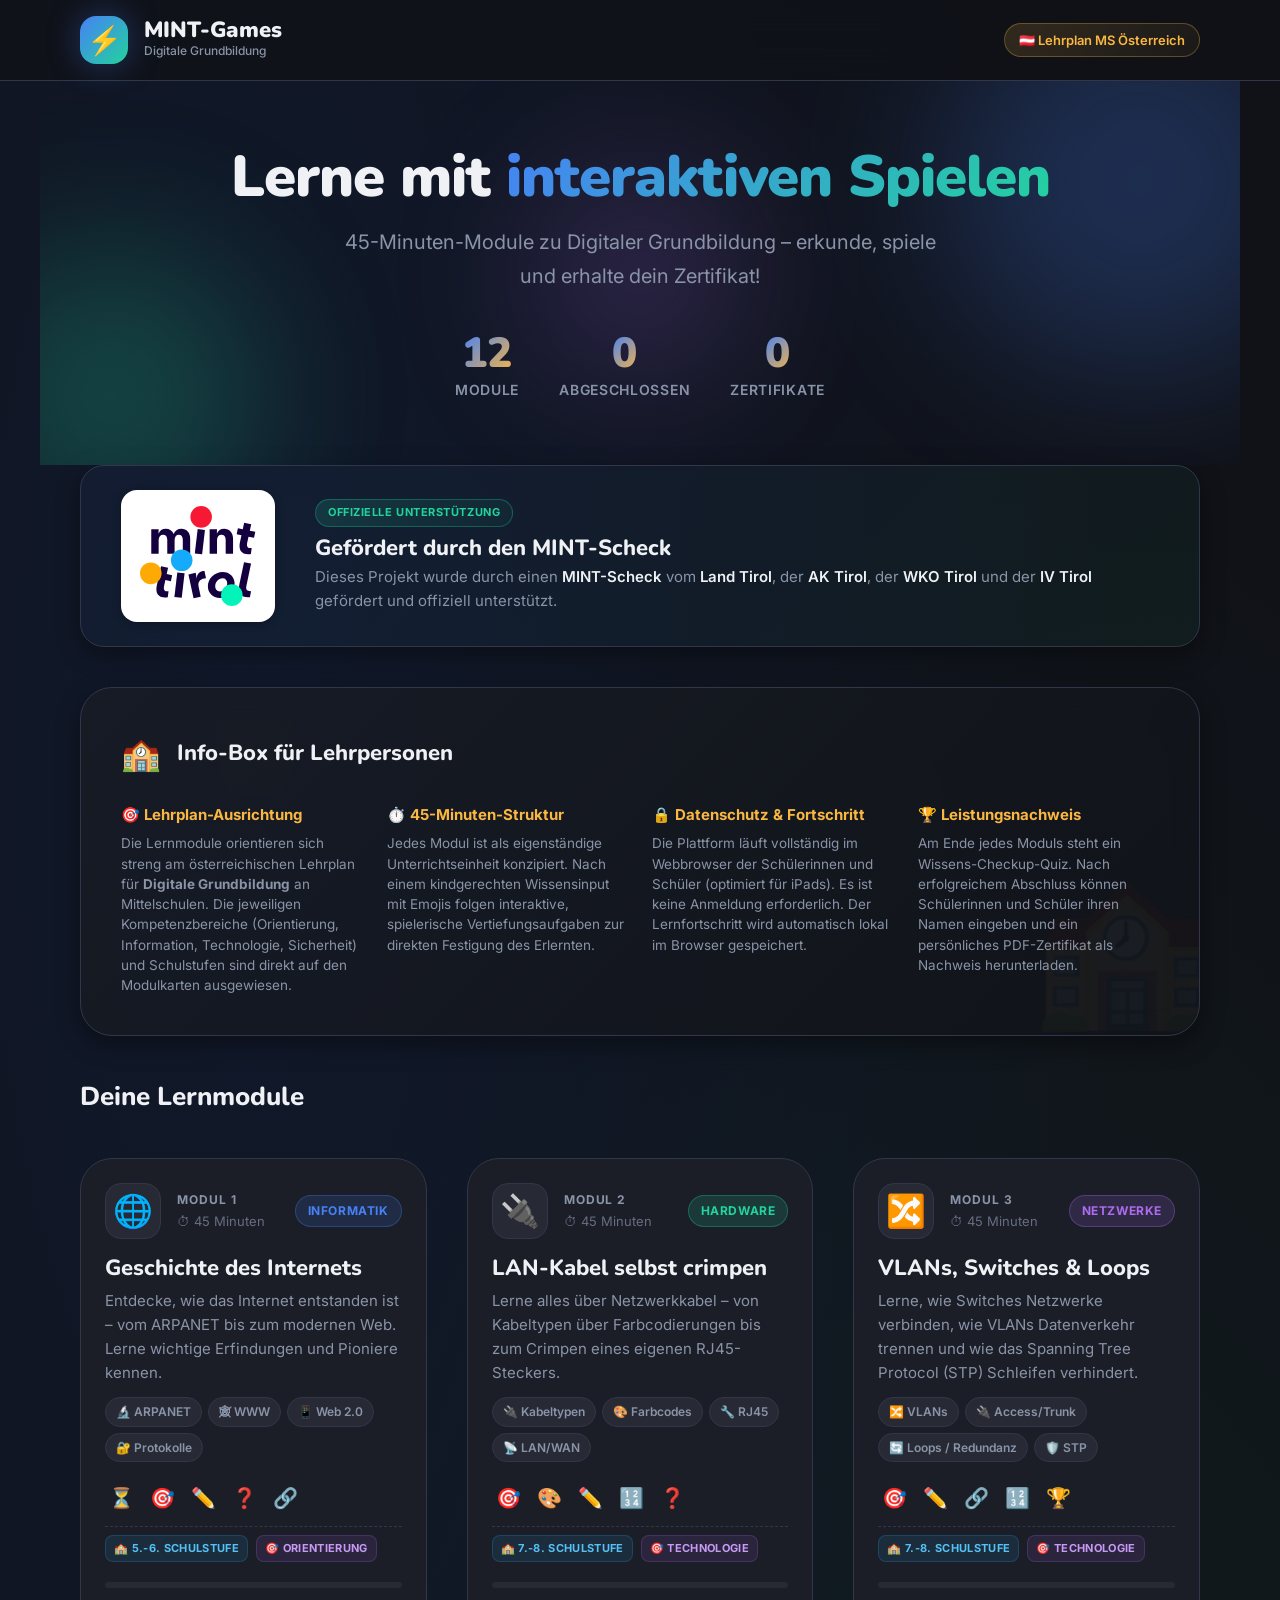
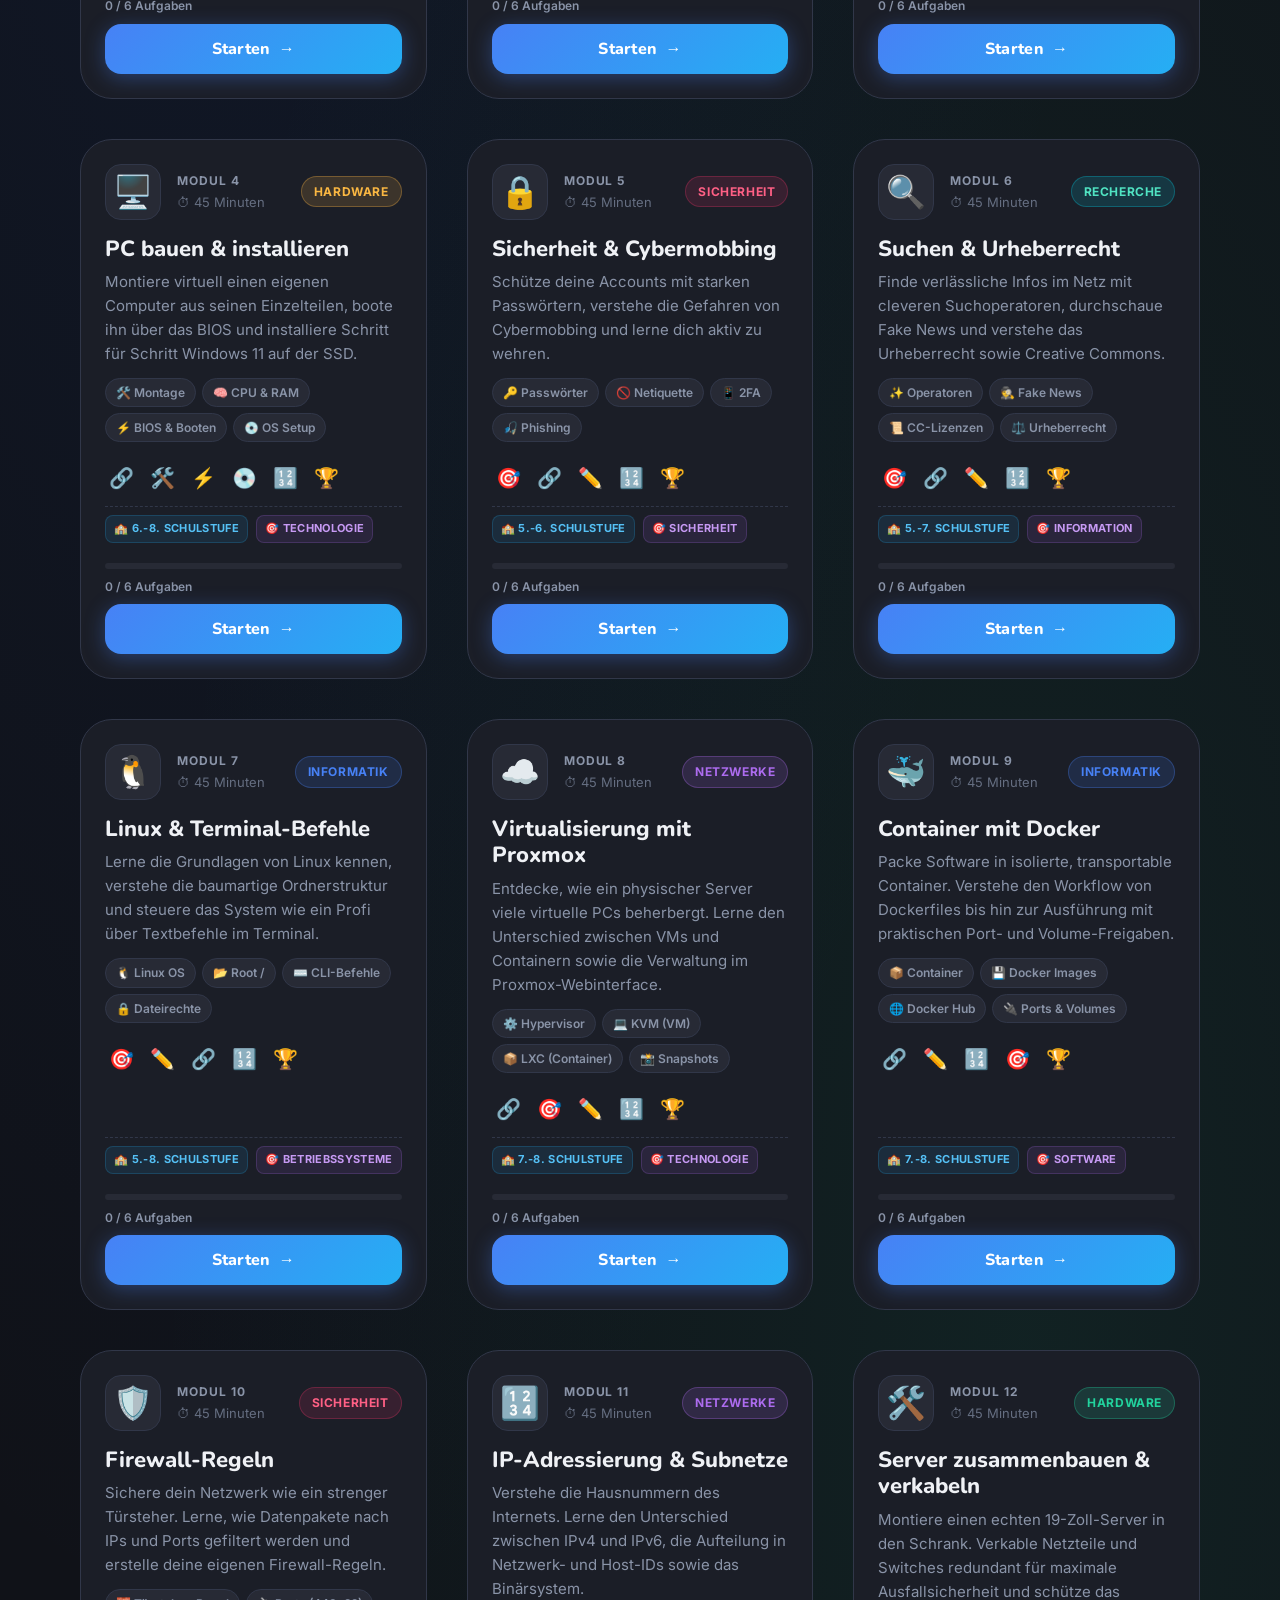
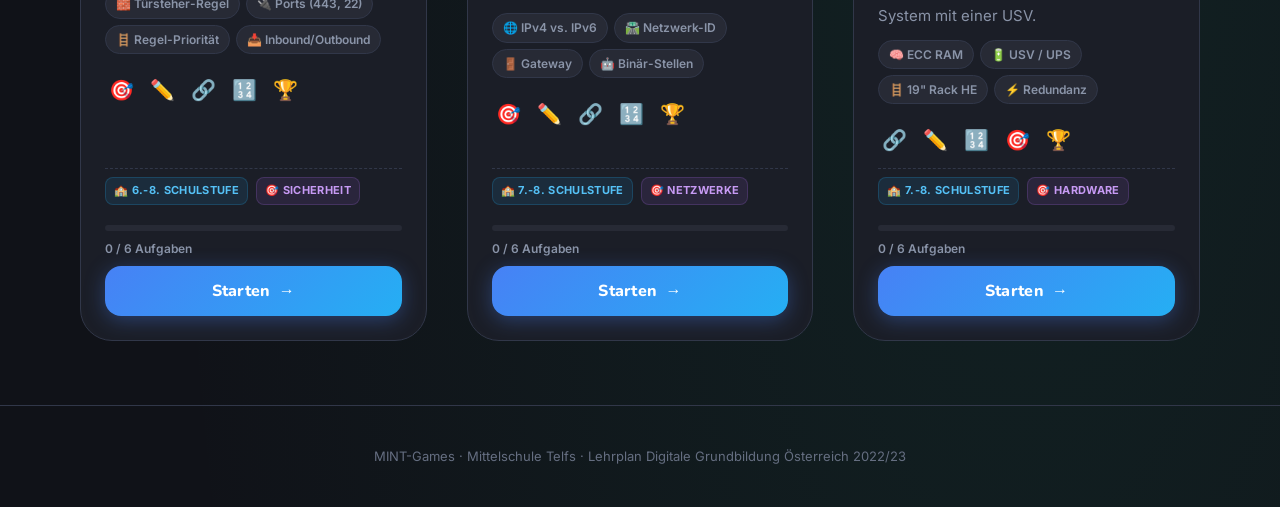
==== commit b940e829: "mint logo" ====
--- a/index.html
+++ b/index.html
@@ -57,6 +57,22 @@
     </div>
   </section>
 
+  <!-- Sponsor Banner -->
+  <section class="sponsor-section animate-fadeinup">
+    <div class="sponsor-card glass-card">
+      <div class="sponsor-logo-wrap">
+        <img src="mint-tirol-colored.svg" alt="MINT Tirol Logo" class="sponsor-logo" />
+      </div>
+      <div class="sponsor-info">
+        <span class="sponsor-badge">Offizielle Unterstützung</span>
+        <h3 class="sponsor-title">Gefördert durch den MINT-Scheck</h3>
+        <p class="sponsor-text">
+          Dieses Projekt wurde durch einen <strong>MINT-Scheck</strong> vom <strong>Land Tirol</strong>, der <strong>AK Tirol</strong>, der <strong>WKO Tirol</strong> und der <strong>IV Tirol</strong> gefördert und offiziell unterstützt.
+        </p>
+      </div>
+    </div>
+  </section>
+
   <!-- Info-Box für Lehrpersonen -->
   <section class="teacher-info-section">
     <div class="teacher-info-card">
@@ -349,6 +365,264 @@
         </div>
       </article>
 
+      <!-- Modul 7 -->
+      <article class="module-card" id="card-7" data-module="7">
+        <div class="module-card-header">
+          <div class="module-icon">🐧</div>
+          <div class="module-meta">
+            <span class="module-number">Modul 7</span>
+            <span class="module-duration">⏱ 45 Minuten</span>
+          </div>
+          <div class="module-badge badge-info">Informatik</div>
+        </div>
+        <div class="module-card-body">
+          <h3 class="module-title">Linux & Terminal-Befehle</h3>
+          <p class="module-desc">Lerne die Grundlagen von Linux kennen, verstehe die baumartige Ordnerstruktur und steuere das System wie ein Profi über Textbefehle im Terminal.</p>
+          <div class="module-topics">
+            <span class="topic-tag">🐧 Linux OS</span>
+            <span class="topic-tag">📂 Root /</span>
+            <span class="topic-tag">⌨️ CLI-Befehle</span>
+            <span class="topic-tag">🔒 Dateirechte</span>
+          </div>
+          <div class="module-activities">
+            <span class="activity-icon" title="Drag & Drop">🎯</span>
+            <span class="activity-icon" title="Lückentext">✏️</span>
+            <span class="activity-icon" title="Zuordnung">🔗</span>
+            <span class="activity-icon" title="Sortierung">🔢</span>
+            <span class="activity-icon" title="Quiz">🏆</span>
+          </div>
+          <div class="module-curriculum-tags">
+            <span class="curriculum-tag tag-grade">🏫 5.-8. Schulstufe</span>
+            <span class="curriculum-tag tag-competency">🎯 Betriebssysteme</span>
+          </div>
+        </div>
+        <div class="module-card-footer">
+          <div class="progress-bar-wrap">
+            <div class="progress-bar" id="progress-7" style="width: 0%"></div>
+          </div>
+          <span class="progress-label" id="progress-label-7">0 / 6 Aufgaben</span>
+          <button class="btn-start" id="btn-7" onclick="startModule(7)">
+            <span>Starten</span>
+            <span class="btn-arrow">→</span>
+          </button>
+        </div>
+      </article>
+
+      <!-- Modul 8 -->
+      <article class="module-card" id="card-8" data-module="8">
+        <div class="module-card-header">
+          <div class="module-icon">☁️</div>
+          <div class="module-meta">
+            <span class="module-number">Modul 8</span>
+            <span class="module-duration">⏱ 45 Minuten</span>
+          </div>
+          <div class="module-badge badge-purple">Netzwerke</div>
+        </div>
+        <div class="module-card-body">
+          <h3 class="module-title">Virtualisierung mit Proxmox</h3>
+          <p class="module-desc">Entdecke, wie ein physischer Server viele virtuelle PCs beherbergt. Lerne den Unterschied zwischen VMs und Containern sowie die Verwaltung im Proxmox-Webinterface.</p>
+          <div class="module-topics">
+            <span class="topic-tag">⚙️ Hypervisor</span>
+            <span class="topic-tag">💻 KVM (VM)</span>
+            <span class="topic-tag">📦 LXC (Container)</span>
+            <span class="topic-tag">📸 Snapshots</span>
+          </div>
+          <div class="module-activities">
+            <span class="activity-icon" title="Zuordnung">🔗</span>
+            <span class="activity-icon" title="Drag & Drop">🎯</span>
+            <span class="activity-icon" title="Lückentext">✏️</span>
+            <span class="activity-icon" title="Sortierung">🔢</span>
+            <span class="activity-icon" title="Quiz">🏆</span>
+          </div>
+          <div class="module-curriculum-tags">
+            <span class="curriculum-tag tag-grade">🏫 7.-8. Schulstufe</span>
+            <span class="curriculum-tag tag-competency">🎯 Technologie</span>
+          </div>
+        </div>
+        <div class="module-card-footer">
+          <div class="progress-bar-wrap">
+            <div class="progress-bar" id="progress-8" style="width: 0%"></div>
+          </div>
+          <span class="progress-label" id="progress-label-8">0 / 6 Aufgaben</span>
+          <button class="btn-start" id="btn-8" onclick="startModule(8)">
+            <span>Starten</span>
+            <span class="btn-arrow">→</span>
+          </button>
+        </div>
+      </article>
+
+      <!-- Modul 9 -->
+      <article class="module-card" id="card-9" data-module="9">
+        <div class="module-card-header">
+          <div class="module-icon">🐳</div>
+          <div class="module-meta">
+            <span class="module-number">Modul 9</span>
+            <span class="module-duration">⏱ 45 Minuten</span>
+          </div>
+          <div class="module-badge badge-info">Informatik</div>
+        </div>
+        <div class="module-card-body">
+          <h3 class="module-title">Container mit Docker</h3>
+          <p class="module-desc">Packe Software in isolierte, transportable Container. Verstehe den Workflow von Dockerfiles bis hin zur Ausführung mit praktischen Port- und Volume-Freigaben.</p>
+          <div class="module-topics">
+            <span class="topic-tag">📦 Container</span>
+            <span class="topic-tag">💾 Docker Images</span>
+            <span class="topic-tag">🌐 Docker Hub</span>
+            <span class="topic-tag">🔌 Ports & Volumes</span>
+          </div>
+          <div class="module-activities">
+            <span class="activity-icon" title="Zuordnung">🔗</span>
+            <span class="activity-icon" title="Lückentext">✏️</span>
+            <span class="activity-icon" title="Sortierung">🔢</span>
+            <span class="activity-icon" title="Drag & Drop">🎯</span>
+            <span class="activity-icon" title="Quiz">🏆</span>
+          </div>
+          <div class="module-curriculum-tags">
+            <span class="curriculum-tag tag-grade">🏫 7.-8. Schulstufe</span>
+            <span class="curriculum-tag tag-competency">🎯 Software</span>
+          </div>
+        </div>
+        <div class="module-card-footer">
+          <div class="progress-bar-wrap">
+            <div class="progress-bar" id="progress-9" style="width: 0%"></div>
+          </div>
+          <span class="progress-label" id="progress-label-9">0 / 6 Aufgaben</span>
+          <button class="btn-start" id="btn-9" onclick="startModule(9)">
+            <span>Starten</span>
+            <span class="btn-arrow">→</span>
+          </button>
+        </div>
+      </article>
+
+      <!-- Modul 10 -->
+      <article class="module-card" id="card-10" data-module="10">
+        <div class="module-card-header">
+          <div class="module-icon">🛡️</div>
+          <div class="module-meta">
+            <span class="module-number">Modul 10</span>
+            <span class="module-duration">⏱ 45 Minuten</span>
+          </div>
+          <div class="module-badge badge-red">Sicherheit</div>
+        </div>
+        <div class="module-card-body">
+          <h3 class="module-title">Firewall-Regeln</h3>
+          <p class="module-desc">Sichere dein Netzwerk wie ein strenger Türsteher. Lerne, wie Datenpakete nach IPs und Ports gefiltert werden und erstelle deine eigenen Firewall-Regeln.</p>
+          <div class="module-topics">
+            <span class="topic-tag">🧱 Türsteher-Regel</span>
+            <span class="topic-tag">🔌 Ports (443, 22)</span>
+            <span class="topic-tag">🪜 Regel-Priorität</span>
+            <span class="topic-tag">📥 Inbound/Outbound</span>
+          </div>
+          <div class="module-activities">
+            <span class="activity-icon" title="Drag & Drop">🎯</span>
+            <span class="activity-icon" title="Lückentext">✏️</span>
+            <span class="activity-icon" title="Zuordnung">🔗</span>
+            <span class="activity-icon" title="Sortierung">🔢</span>
+            <span class="activity-icon" title="Quiz">🏆</span>
+          </div>
+          <div class="module-curriculum-tags">
+            <span class="curriculum-tag tag-grade">🏫 6.-8. Schulstufe</span>
+            <span class="curriculum-tag tag-competency">🎯 Sicherheit</span>
+          </div>
+        </div>
+        <div class="module-card-footer">
+          <div class="progress-bar-wrap">
+            <div class="progress-bar" id="progress-10" style="width: 0%"></div>
+          </div>
+          <span class="progress-label" id="progress-label-10">0 / 6 Aufgaben</span>
+          <button class="btn-start" id="btn-10" onclick="startModule(10)">
+            <span>Starten</span>
+            <span class="btn-arrow">→</span>
+          </button>
+        </div>
+      </article>
+
+      <!-- Modul 11 -->
+      <article class="module-card" id="card-11" data-module="11">
+        <div class="module-card-header">
+          <div class="module-icon">🔢</div>
+          <div class="module-meta">
+            <span class="module-number">Modul 11</span>
+            <span class="module-duration">⏱ 45 Minuten</span>
+          </div>
+          <div class="module-badge badge-purple">Netzwerke</div>
+        </div>
+        <div class="module-card-body">
+          <h3 class="module-title">IP-Adressierung & Subnetze</h3>
+          <p class="module-desc">Verstehe die Hausnummern des Internets. Lerne den Unterschied zwischen IPv4 und IPv6, die Aufteilung in Netzwerk- und Host-IDs sowie das Binärsystem.</p>
+          <div class="module-topics">
+            <span class="topic-tag">🌐 IPv4 vs. IPv6</span>
+            <span class="topic-tag">🛣️ Netzwerk-ID</span>
+            <span class="topic-tag">🚪 Gateway</span>
+            <span class="topic-tag">🤖 Binär-Stellen</span>
+          </div>
+          <div class="module-activities">
+            <span class="activity-icon" title="Drag & Drop">🎯</span>
+            <span class="activity-icon" title="Lückentext">✏️</span>
+            <span class="activity-icon" title="Zuordnung">🔗</span>
+            <span class="activity-icon" title="Sortierung">🔢</span>
+            <span class="activity-icon" title="Quiz">🏆</span>
+          </div>
+          <div class="module-curriculum-tags">
+            <span class="curriculum-tag tag-grade">🏫 7.-8. Schulstufe</span>
+            <span class="curriculum-tag tag-competency">🎯 Netzwerke</span>
+          </div>
+        </div>
+        <div class="module-card-footer">
+          <div class="progress-bar-wrap">
+            <div class="progress-bar" id="progress-11" style="width: 0%"></div>
+          </div>
+          <span class="progress-label" id="progress-label-11">0 / 6 Aufgaben</span>
+          <button class="btn-start" id="btn-11" onclick="startModule(11)">
+            <span>Starten</span>
+            <span class="btn-arrow">→</span>
+          </button>
+        </div>
+      </article>
+
+      <!-- Modul 12 -->
+      <article class="module-card" id="card-12" data-module="12">
+        <div class="module-card-header">
+          <div class="module-icon">🛠️</div>
+          <div class="module-meta">
+            <span class="module-number">Modul 12</span>
+            <span class="module-duration">⏱ 45 Minuten</span>
+          </div>
+          <div class="module-badge badge-green">Hardware</div>
+        </div>
+        <div class="module-card-body">
+          <h3 class="module-title">Server zusammenbauen & verkabeln</h3>
+          <p class="module-desc">Montiere einen echten 19-Zoll-Server in den Schrank. Verkable Netzteile und Switches redundant für maximale Ausfallsicherheit und schütze das System mit einer USV.</p>
+          <div class="module-topics">
+            <span class="topic-tag">🧠 ECC RAM</span>
+            <span class="topic-tag">🔋 USV / UPS</span>
+            <span class="topic-tag">🪜 19" Rack HE</span>
+            <span class="topic-tag">⚡ Redundanz</span>
+          </div>
+          <div class="module-activities">
+            <span class="activity-icon" title="Zuordnung">🔗</span>
+            <span class="activity-icon" title="Lückentext">✏️</span>
+            <span class="activity-icon" title="Sortierung">🔢</span>
+            <span class="activity-icon" title="Drag & Drop">🎯</span>
+            <span class="activity-icon" title="Quiz">🏆</span>
+          </div>
+          <div class="module-curriculum-tags">
+            <span class="curriculum-tag tag-grade">🏫 7.-8. Schulstufe</span>
+            <span class="curriculum-tag tag-competency">🎯 Hardware</span>
+          </div>
+        </div>
+        <div class="module-card-footer">
+          <div class="progress-bar-wrap">
+            <div class="progress-bar" id="progress-12" style="width: 0%"></div>
+          </div>
+          <span class="progress-label" id="progress-label-12">0 / 6 Aufgaben</span>
+          <button class="btn-start" id="btn-12" onclick="startModule(12)">
+            <span>Starten</span>
+            <span class="btn-arrow">→</span>
+          </button>
+        </div>
+      </article>
+
     </div>
   </main>
 
--- a/css/home.css
+++ b/css/home.css
@@ -512,6 +512,31 @@
 }
 #card-6::before {
   background: linear-gradient(135deg, rgba(0, 200, 220, 0.08), transparent 60%);
+}
+
+/* Hover glows for module cards 8, 10, 11 & 12 */
+#card-8:hover, #card-11:hover {
+  box-shadow: var(--shadow-lg), 0 0 32px var(--color-purple-glow);
+  border-color: hsla(270, 80%, 68%, 0.4);
+}
+#card-8::before, #card-11::before {
+  background: linear-gradient(135deg, hsla(270, 80%, 68%, 0.06), transparent 60%);
+}
+
+#card-10:hover {
+  box-shadow: var(--shadow-lg), 0 0 32px rgba(220, 50, 100, 0.4);
+  border-color: rgba(220, 50, 100, 0.5);
+}
+#card-10::before {
+  background: linear-gradient(135deg, rgba(220, 50, 100, 0.08), transparent 60%);
+}
+
+#card-12:hover {
+  box-shadow: var(--shadow-lg), var(--shadow-glow-green);
+  border-color: hsla(162,72%,48%,0.4);
+}
+#card-12::before {
+  background: linear-gradient(135deg, hsla(162,72%,48%,0.06), transparent 60%);
 }
 
 /* Badges for Module 5 and 6 */
@@ -601,6 +626,107 @@
   margin: 0;
 }
 
+/* ---- Sponsor Section ---- */
+.sponsor-section {
+  max-width: 1200px;
+  margin: 0 auto var(--space-xl);
+  padding: 0 var(--space-xl);
+}
+
+.sponsor-card {
+  display: grid;
+  grid-template-columns: auto 1fr;
+  align-items: center;
+  gap: var(--space-xl);
+  padding: var(--space-lg) var(--space-xl);
+  background: linear-gradient(135deg, hsla(220, 90%, 62%, 0.05), hsla(162, 72%, 48%, 0.05));
+  border: 1px solid var(--color-border);
+  box-shadow: var(--shadow-md);
+  transition: transform var(--transition-normal), border-color var(--transition-normal), box-shadow var(--transition-normal);
+}
+
+.sponsor-card:hover {
+  transform: translateY(-2px);
+  border-color: hsla(220, 90%, 62%, 0.3);
+  box-shadow: var(--shadow-lg);
+}
+
+.sponsor-logo-wrap {
+  display: flex;
+  justify-content: center;
+  align-items: center;
+  background: #ffffff;
+  padding: var(--space-md);
+  border-radius: var(--radius-md);
+  width: 154px;
+  height: 132px;
+  box-shadow: var(--shadow-sm);
+  flex-shrink: 0;
+}
+
+.sponsor-logo {
+  max-width: 100%;
+  max-height: 100%;
+  object-fit: contain;
+}
+
+.sponsor-info {
+  display: flex;
+  flex-direction: column;
+  gap: var(--space-xs);
+  text-align: left;
+}
+
+.sponsor-badge {
+  align-self: flex-start;
+  background: linear-gradient(135deg, hsla(162, 72%, 48%, 0.15), hsla(162, 72%, 48%, 0.05));
+  border: 1px solid hsla(162, 72%, 48%, 0.3);
+  border-radius: var(--radius-full);
+  padding: 4px 12px;
+  font-size: 11px;
+  font-weight: 700;
+  color: var(--color-secondary);
+  text-transform: uppercase;
+  letter-spacing: 0.05em;
+  margin-bottom: var(--space-xs);
+}
+
+.sponsor-title {
+  font-family: var(--font-heading);
+  font-size: 22px;
+  font-weight: 800;
+  color: var(--color-text);
+  line-height: 1.2;
+}
+
+.sponsor-text {
+  font-size: 15px;
+  color: var(--color-text-muted);
+  line-height: 1.6;
+}
+
+.sponsor-text strong {
+  color: var(--color-text);
+  font-weight: 600;
+}
+
+@media (max-width: 768px) {
+  .sponsor-card {
+    grid-template-columns: 1fr;
+    text-align: center;
+    gap: var(--space-lg);
+    justify-items: center;
+    padding: var(--space-lg);
+  }
+  .sponsor-info {
+    text-align: center;
+    align-items: center;
+  }
+  .sponsor-badge {
+    align-self: center;
+  }
+}
+
 /* ---- Site Footer ---- */
 .site-footer {
   text-align: center;
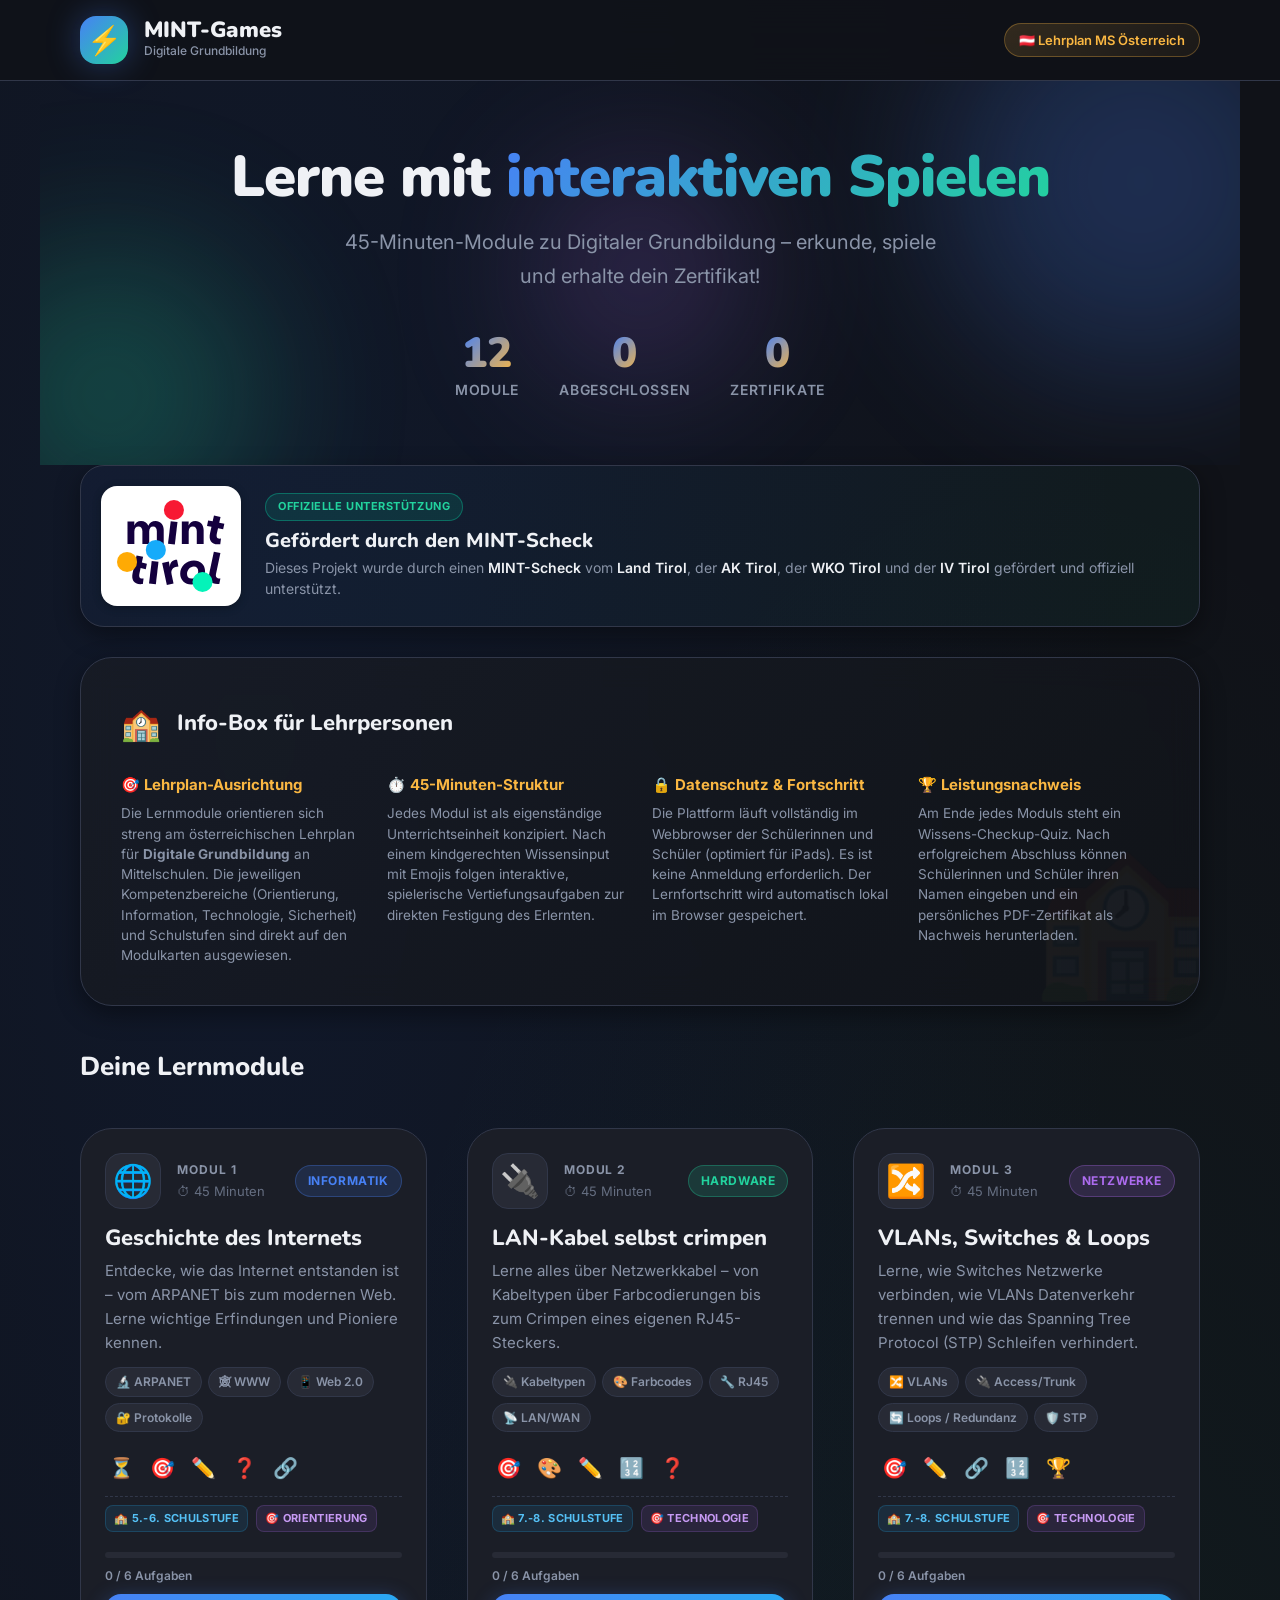
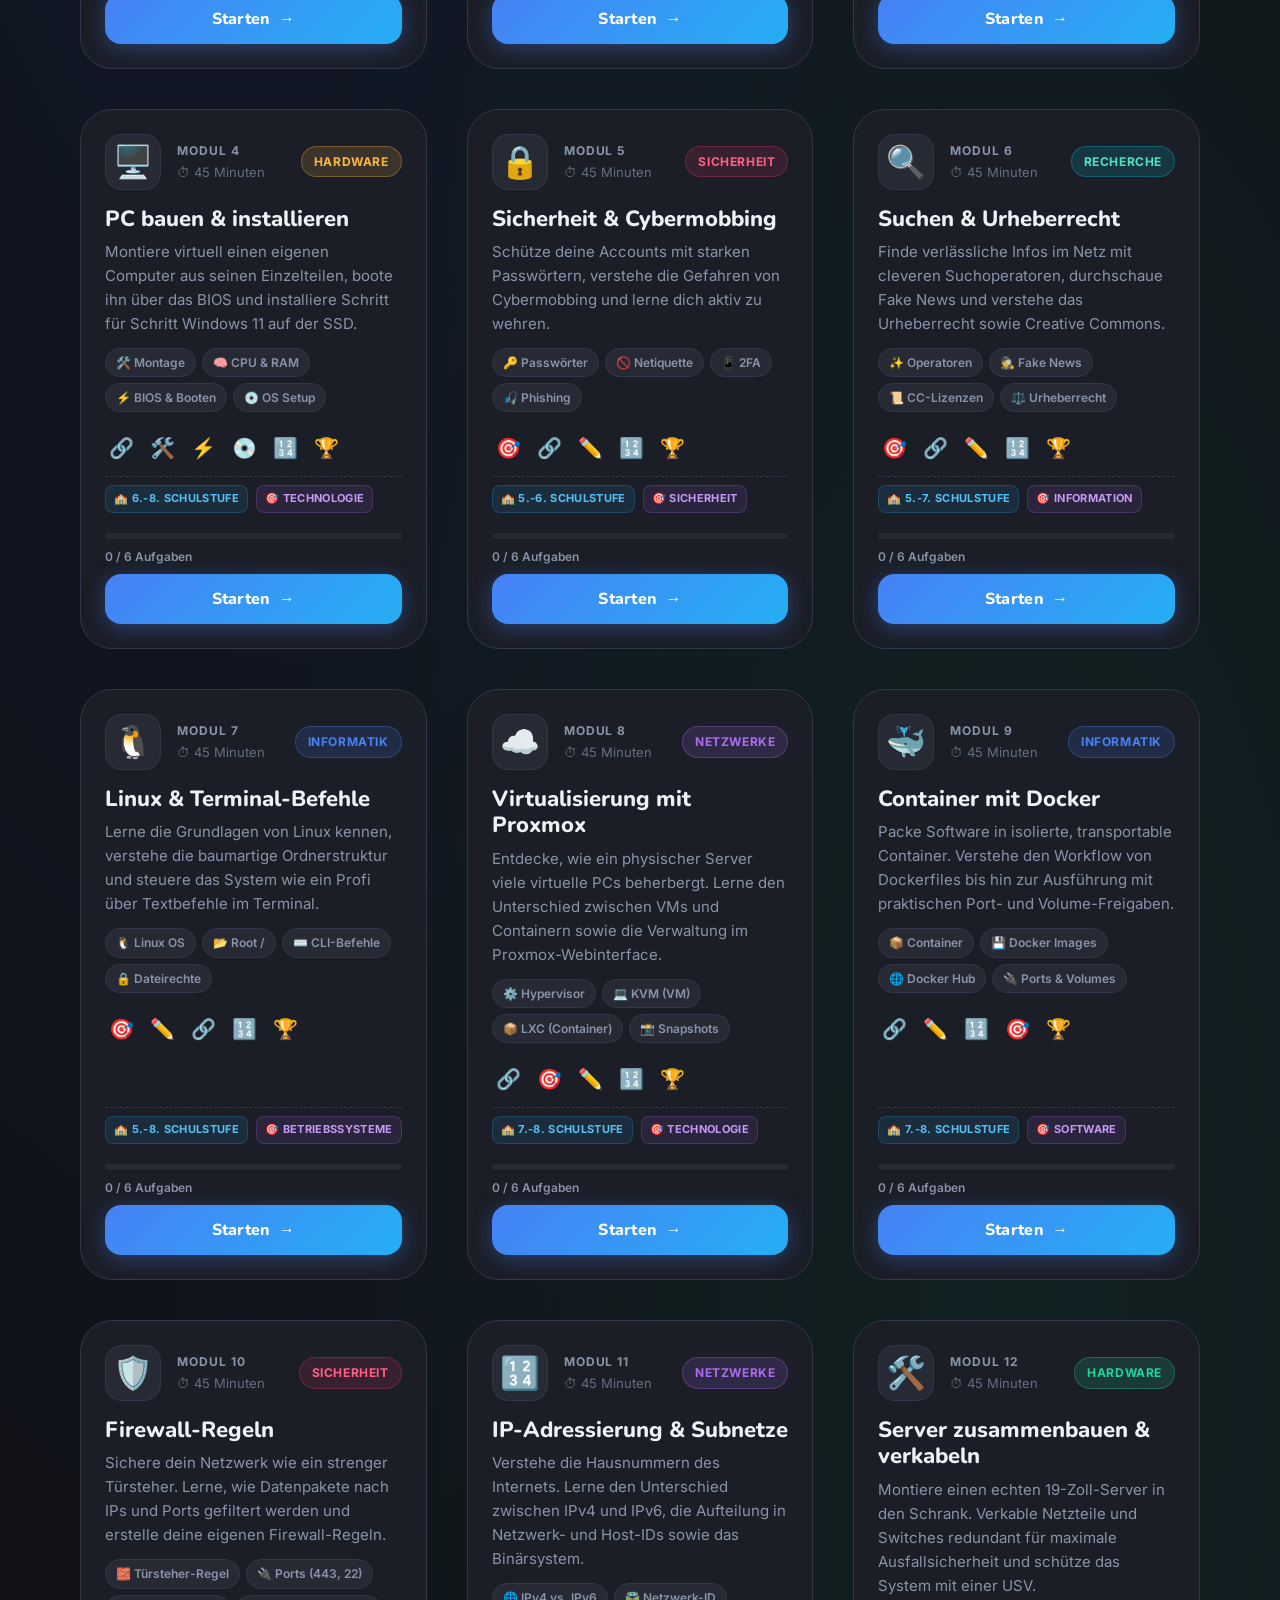
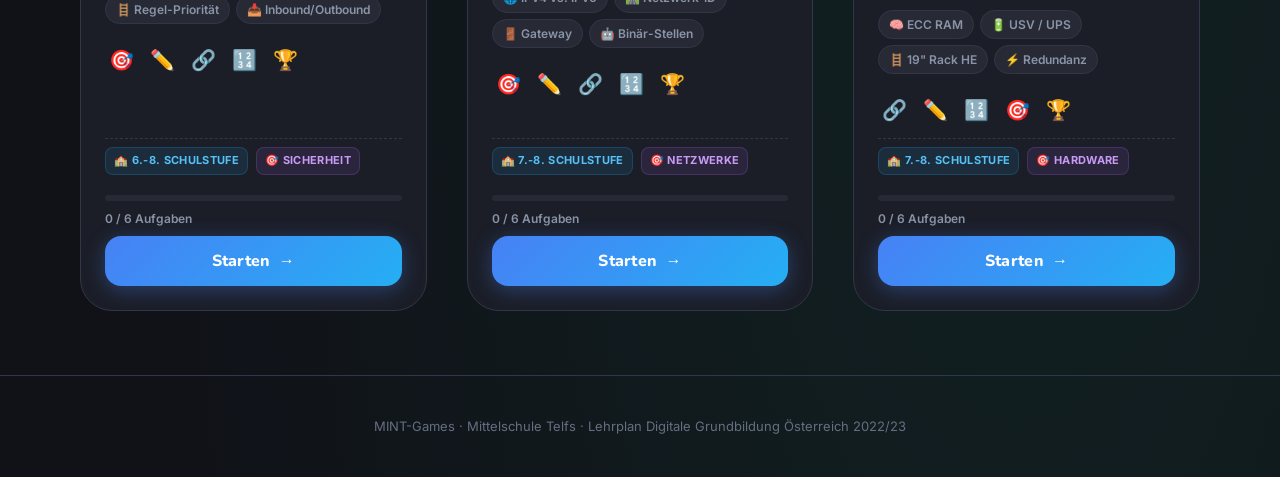
==== commit 771b7be1: "logo opt" ====
--- a/index.html
+++ b/index.html
@@ -11,7 +11,7 @@
   <link rel="preconnect" href="https://fonts.gstatic.com" crossorigin />
   <link href="https://fonts.googleapis.com/css2?family=Nunito:wght@400;600;700;800;900&family=Inter:wght@400;500;600&display=swap" rel="stylesheet" />
   <link rel="stylesheet" href="css/main.css" />
-  <link rel="stylesheet" href="css/home.css" />
+  <link rel="stylesheet" href="css/home.css?v=1.1" />
 </head>
 <body>
   <!-- Header -->
@@ -58,15 +58,15 @@
   </section>
 
   <!-- Sponsor Banner -->
-  <section class="sponsor-section animate-fadeinup">
-    <div class="sponsor-card glass-card">
-      <div class="sponsor-logo-wrap">
-        <img src="mint-tirol-colored.svg" alt="MINT Tirol Logo" class="sponsor-logo" />
+  <section class="sponsor-section animate-fadeinup" style="max-width: 1200px; margin: 0 auto 30px; padding: 0 var(--space-xl);">
+    <div class="sponsor-card glass-card" style="display: flex; flex-wrap: wrap; align-items: center; gap: 24px; padding: 20px; border: 1px solid var(--color-border); border-radius: var(--radius-lg); background: linear-gradient(135deg, hsla(220, 90%, 62%, 0.05), hsla(162, 72%, 48%, 0.05));">
+      <div class="sponsor-logo-wrap" style="display: flex; justify-content: center; align-items: center; background: #ffffff; padding: 10px; border-radius: var(--radius-md); width: 140px; height: 120px; min-width: 140px; box-shadow: var(--shadow-sm); flex-shrink: 0;">
+        <img src="mint-tirol-colored.svg" alt="MINT Tirol Logo" class="sponsor-logo" width="108" height="93" style="max-width: 100%; height: auto; display: block; object-fit: contain;" />
       </div>
-      <div class="sponsor-info">
-        <span class="sponsor-badge">Offizielle Unterstützung</span>
-        <h3 class="sponsor-title">Gefördert durch den MINT-Scheck</h3>
-        <p class="sponsor-text">
+      <div class="sponsor-info" style="flex: 1 1 300px; display: flex; flex-direction: column; gap: 4px; text-align: left;">
+        <span class="sponsor-badge" style="align-self: flex-start; background: rgba(4, 243, 185, 0.1); border: 1px solid rgba(4, 243, 185, 0.3); border-radius: var(--radius-full); padding: 4px 12px; font-size: 11px; font-weight: 700; color: var(--color-secondary); text-transform: uppercase; letter-spacing: 0.05em; margin-bottom: 4px;">Offizielle Unterstützung</span>
+        <h3 class="sponsor-title" style="font-family: var(--font-heading); font-size: 20px; font-weight: 800; color: var(--color-text); margin: 0; line-height: 1.2;">Gefördert durch den MINT-Scheck</h3>
+        <p class="sponsor-text" style="font-size: 14px; color: var(--color-text-muted); margin: 0; line-height: 1.5;">
           Dieses Projekt wurde durch einen <strong>MINT-Scheck</strong> vom <strong>Land Tirol</strong>, der <strong>AK Tirol</strong>, der <strong>WKO Tirol</strong> und der <strong>IV Tirol</strong> gefördert und offiziell unterstützt.
         </p>
       </div>
--- a/css/home.css
+++ b/css/home.css
@@ -656,10 +656,10 @@
   justify-content: center;
   align-items: center;
   background: #ffffff;
-  padding: var(--space-md);
+  padding: 10px;
   border-radius: var(--radius-md);
-  width: 154px;
-  height: 132px;
+  width: 140px;
+  height: 120px;
   box-shadow: var(--shadow-sm);
   flex-shrink: 0;
 }
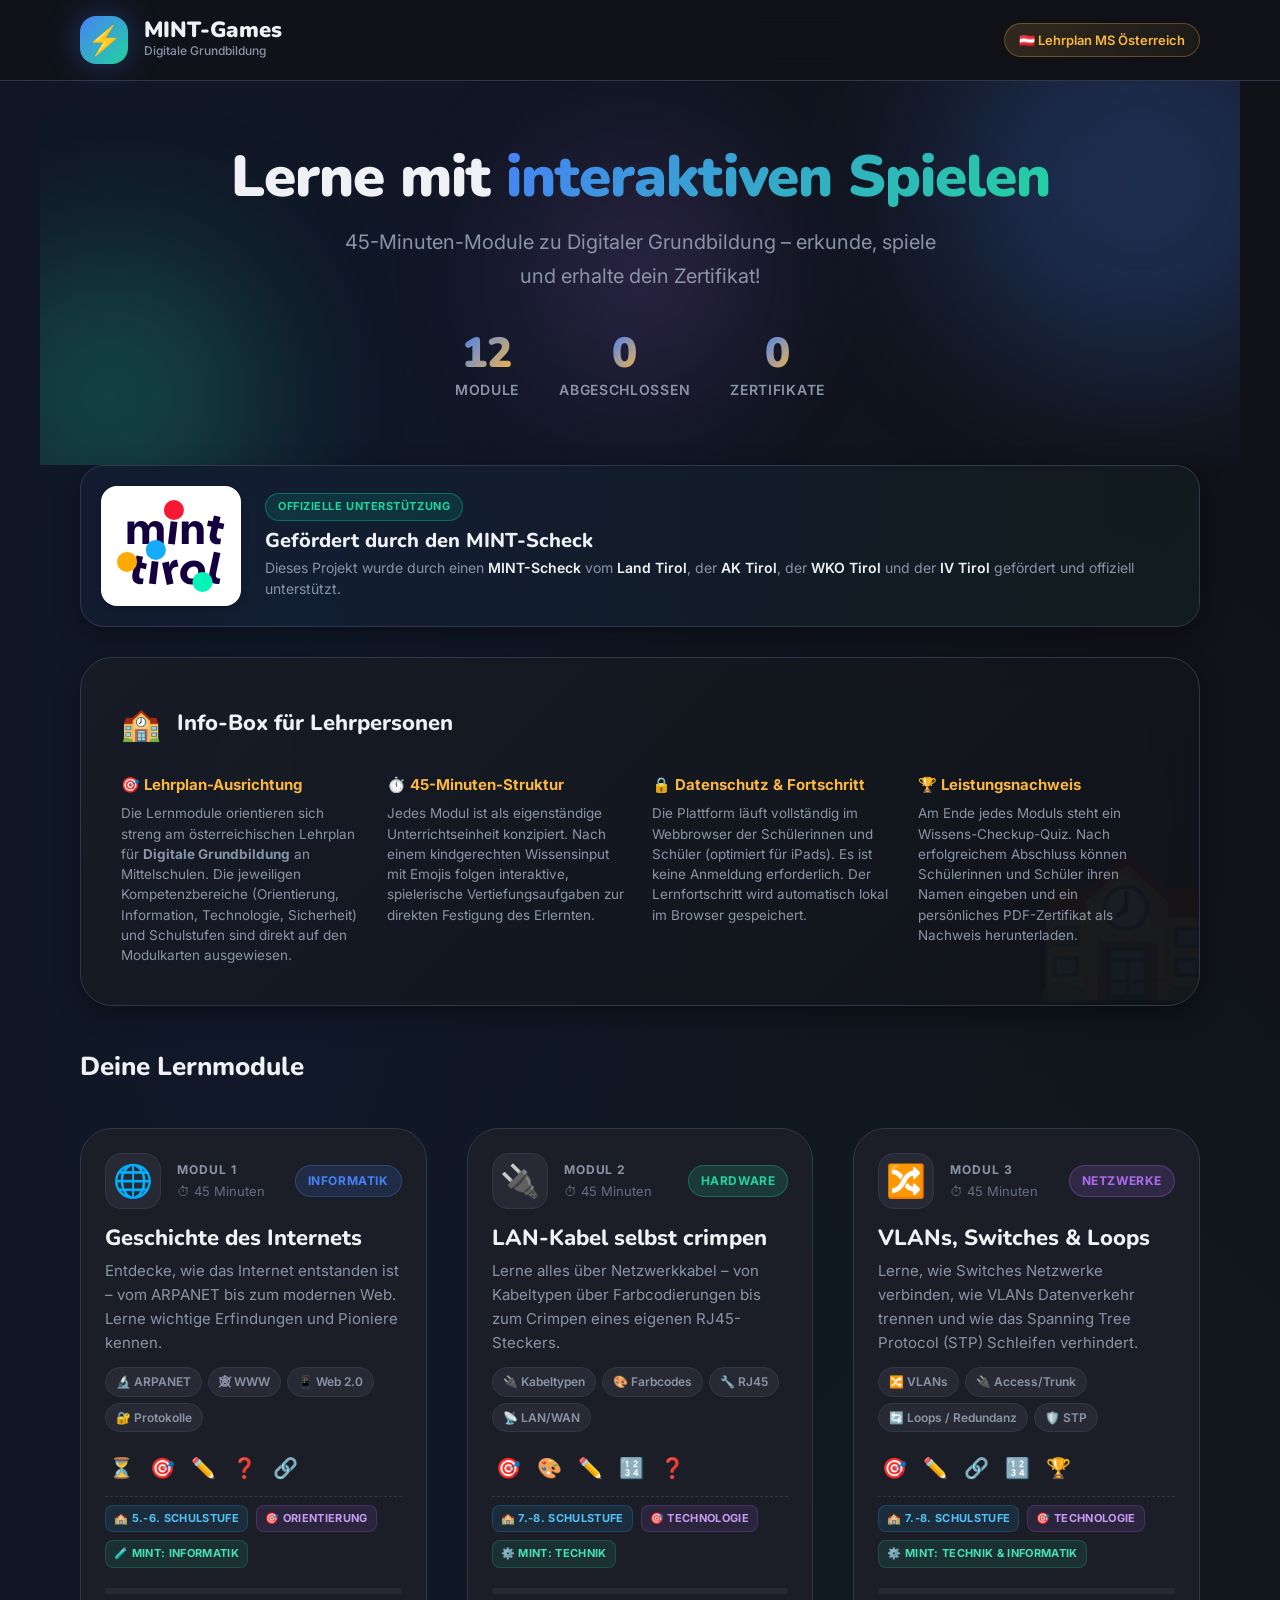
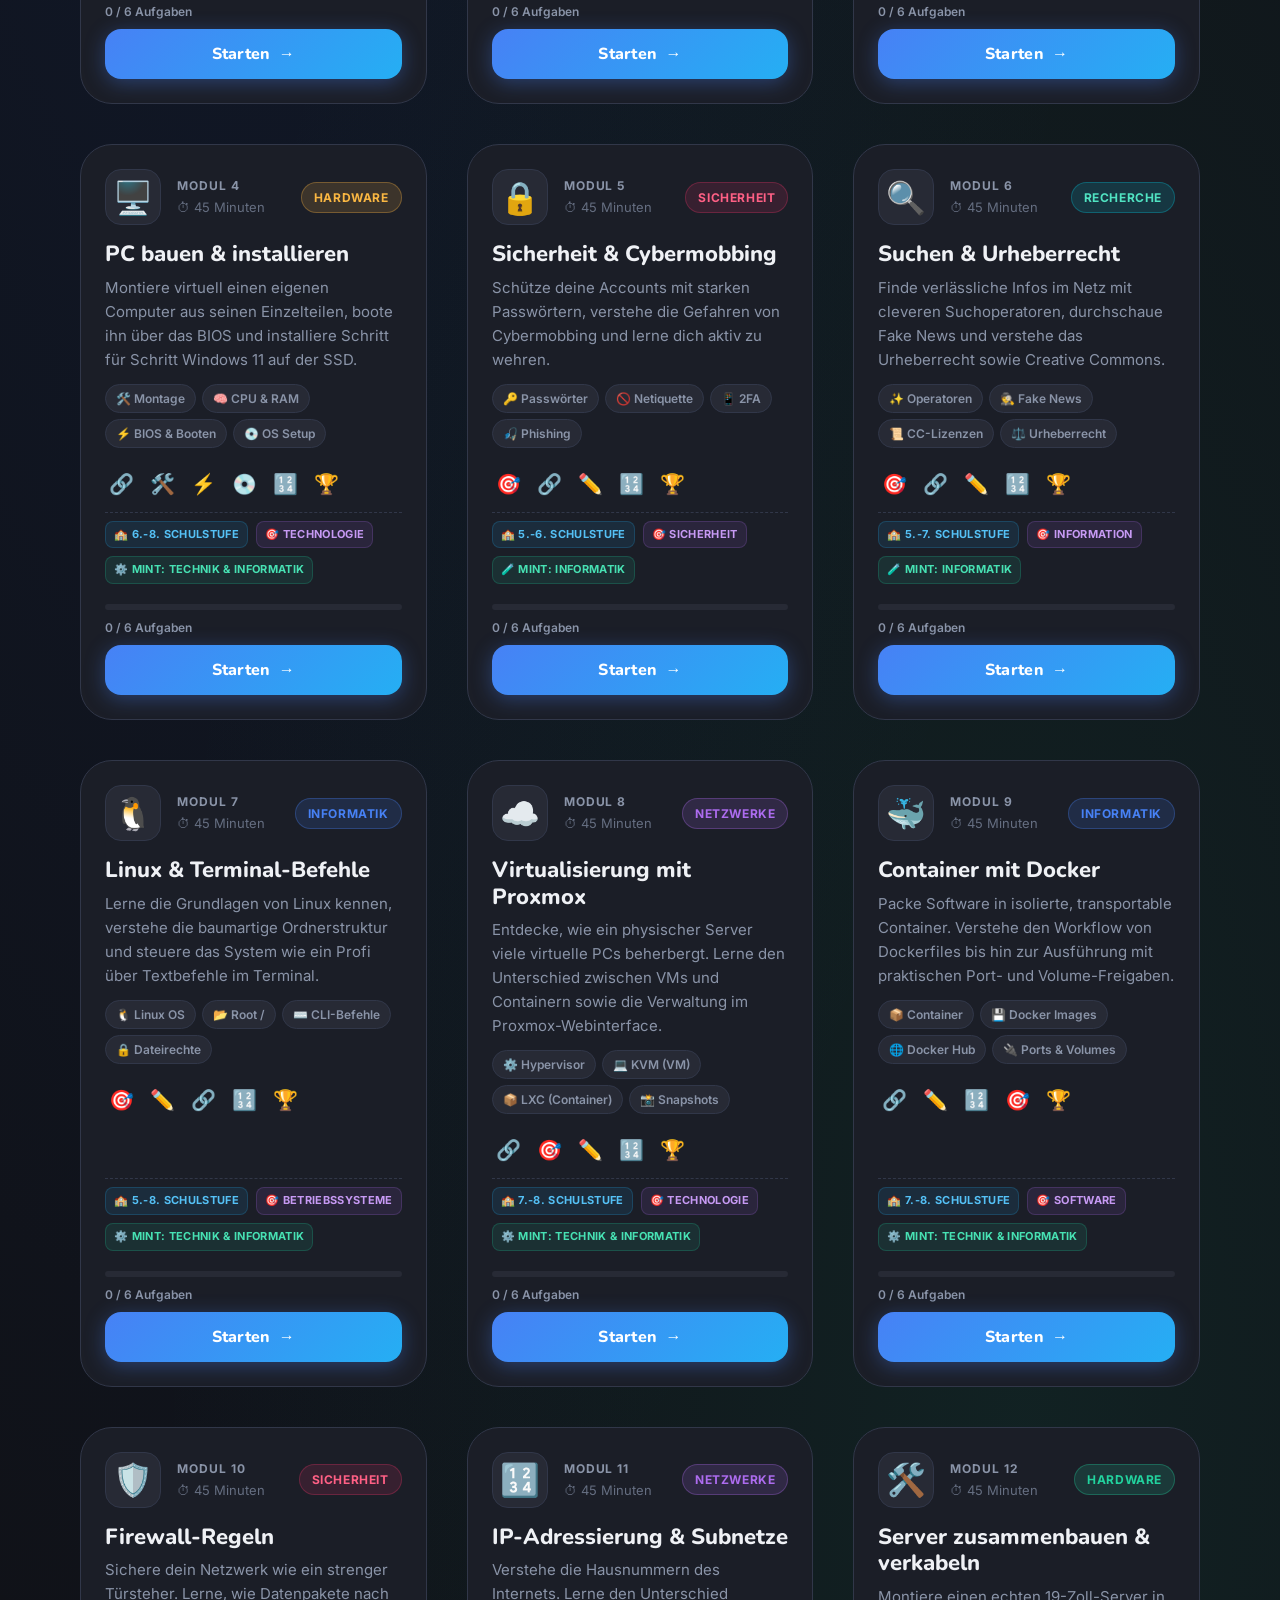
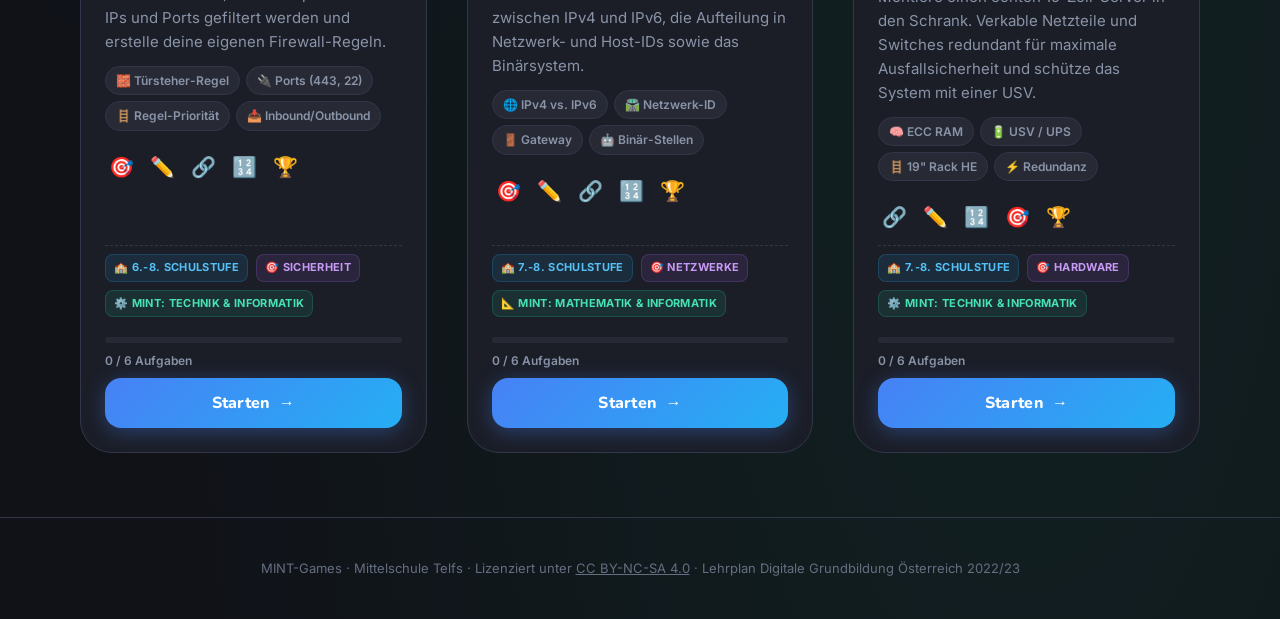
==== commit a0d7764f: "OER" ====
--- a/index.html
+++ b/index.html
@@ -59,7 +59,7 @@
 
   <!-- Sponsor Banner -->
   <section class="sponsor-section animate-fadeinup" style="max-width: 1200px; margin: 0 auto 30px; padding: 0 var(--space-xl);">
-    <div class="sponsor-card glass-card" style="display: flex; flex-wrap: wrap; align-items: center; gap: 24px; padding: 20px; border: 1px solid var(--color-border); border-radius: var(--radius-lg); background: linear-gradient(135deg, hsla(220, 90%, 62%, 0.05), hsla(162, 72%, 48%, 0.05));">
+    <a href="https://www.mint-tirol.at/" target="_blank" rel="noopener" class="sponsor-card glass-card" style="text-decoration: none; display: flex; flex-wrap: wrap; align-items: center; gap: 24px; padding: 20px; border: 1px solid var(--color-border); border-radius: var(--radius-lg); background: linear-gradient(135deg, hsla(220, 90%, 62%, 0.05), hsla(162, 72%, 48%, 0.05)); color: inherit;">
       <div class="sponsor-logo-wrap" style="display: flex; justify-content: center; align-items: center; background: #ffffff; padding: 10px; border-radius: var(--radius-md); width: 140px; height: 120px; min-width: 140px; box-shadow: var(--shadow-sm); flex-shrink: 0;">
         <img src="mint-tirol-colored.svg" alt="MINT Tirol Logo" class="sponsor-logo" width="108" height="93" style="max-width: 100%; height: auto; display: block; object-fit: contain;" />
       </div>
@@ -70,7 +70,7 @@
           Dieses Projekt wurde durch einen <strong>MINT-Scheck</strong> vom <strong>Land Tirol</strong>, der <strong>AK Tirol</strong>, der <strong>WKO Tirol</strong> und der <strong>IV Tirol</strong> gefördert und offiziell unterstützt.
         </p>
       </div>
-    </div>
+    </a>
   </section>
 
   <!-- Info-Box für Lehrpersonen -->
@@ -135,6 +135,7 @@
           <div class="module-curriculum-tags">
             <span class="curriculum-tag tag-grade">🏫 5.-6. Schulstufe</span>
             <span class="curriculum-tag tag-competency">🎯 Orientierung</span>
+            <span class="curriculum-tag tag-mint">🧪 MINT: Informatik</span>
           </div>
         </div>
         <div class="module-card-footer">
@@ -178,6 +179,7 @@
           <div class="module-curriculum-tags">
             <span class="curriculum-tag tag-grade">🏫 7.-8. Schulstufe</span>
             <span class="curriculum-tag tag-competency">🎯 Technologie</span>
+            <span class="curriculum-tag tag-mint">⚙️ MINT: Technik</span>
           </div>
         </div>
         <div class="module-card-footer">
@@ -221,6 +223,7 @@
           <div class="module-curriculum-tags">
             <span class="curriculum-tag tag-grade">🏫 7.-8. Schulstufe</span>
             <span class="curriculum-tag tag-competency">🎯 Technologie</span>
+            <span class="curriculum-tag tag-mint">⚙️ MINT: Technik & Informatik</span>
           </div>
         </div>
         <div class="module-card-footer">
@@ -265,6 +268,7 @@
           <div class="module-curriculum-tags">
             <span class="curriculum-tag tag-grade">🏫 6.-8. Schulstufe</span>
             <span class="curriculum-tag tag-competency">🎯 Technologie</span>
+            <span class="curriculum-tag tag-mint">⚙️ MINT: Technik & Informatik</span>
           </div>
         </div>
         <div class="module-card-footer">
@@ -308,6 +312,7 @@
           <div class="module-curriculum-tags">
             <span class="curriculum-tag tag-grade">🏫 5.-6. Schulstufe</span>
             <span class="curriculum-tag tag-competency">🎯 Sicherheit</span>
+            <span class="curriculum-tag tag-mint">🧪 MINT: Informatik</span>
           </div>
         </div>
         <div class="module-card-footer">
@@ -351,6 +356,7 @@
           <div class="module-curriculum-tags">
             <span class="curriculum-tag tag-grade">🏫 5.-7. Schulstufe</span>
             <span class="curriculum-tag tag-competency">🎯 Information</span>
+            <span class="curriculum-tag tag-mint">🧪 MINT: Informatik</span>
           </div>
         </div>
         <div class="module-card-footer">
@@ -394,6 +400,7 @@
           <div class="module-curriculum-tags">
             <span class="curriculum-tag tag-grade">🏫 5.-8. Schulstufe</span>
             <span class="curriculum-tag tag-competency">🎯 Betriebssysteme</span>
+            <span class="curriculum-tag tag-mint">⚙️ MINT: Technik & Informatik</span>
           </div>
         </div>
         <div class="module-card-footer">
@@ -437,6 +444,7 @@
           <div class="module-curriculum-tags">
             <span class="curriculum-tag tag-grade">🏫 7.-8. Schulstufe</span>
             <span class="curriculum-tag tag-competency">🎯 Technologie</span>
+            <span class="curriculum-tag tag-mint">⚙️ MINT: Technik & Informatik</span>
           </div>
         </div>
         <div class="module-card-footer">
@@ -480,6 +488,7 @@
           <div class="module-curriculum-tags">
             <span class="curriculum-tag tag-grade">🏫 7.-8. Schulstufe</span>
             <span class="curriculum-tag tag-competency">🎯 Software</span>
+            <span class="curriculum-tag tag-mint">⚙️ MINT: Technik & Informatik</span>
           </div>
         </div>
         <div class="module-card-footer">
@@ -523,6 +532,7 @@
           <div class="module-curriculum-tags">
             <span class="curriculum-tag tag-grade">🏫 6.-8. Schulstufe</span>
             <span class="curriculum-tag tag-competency">🎯 Sicherheit</span>
+            <span class="curriculum-tag tag-mint">⚙️ MINT: Technik & Informatik</span>
           </div>
         </div>
         <div class="module-card-footer">
@@ -566,6 +576,7 @@
           <div class="module-curriculum-tags">
             <span class="curriculum-tag tag-grade">🏫 7.-8. Schulstufe</span>
             <span class="curriculum-tag tag-competency">🎯 Netzwerke</span>
+            <span class="curriculum-tag tag-mint">📐 MINT: Mathematik & Informatik</span>
           </div>
         </div>
         <div class="module-card-footer">
@@ -609,6 +620,7 @@
           <div class="module-curriculum-tags">
             <span class="curriculum-tag tag-grade">🏫 7.-8. Schulstufe</span>
             <span class="curriculum-tag tag-competency">🎯 Hardware</span>
+            <span class="curriculum-tag tag-mint">⚙️ MINT: Technik & Informatik</span>
           </div>
         </div>
         <div class="module-card-footer">
@@ -628,7 +640,7 @@
 
   <!-- Footer -->
   <footer class="site-footer">
-    <p>MINT-Games · Mittelschule Telfs · Lehrplan Digitale Grundbildung Österreich 2022/23</p>
+    <p>MINT-Games · Mittelschule Telfs · Lizenziert unter <a href="https://creativecommons.org/licenses/by-nc-sa/4.0/deed.de" target="_blank" rel="noopener" style="color: inherit; text-decoration: underline;">CC BY-NC-SA 4.0</a> · Lehrplan Digitale Grundbildung Österreich 2022/23</p>
   </footer>
 
   <script src="js/app.js"></script>
--- a/css/home.css
+++ b/css/home.css
@@ -495,6 +495,12 @@
   background: hsla(270, 80%, 68%, 0.1);
   color: hsl(270, 80%, 78%);
   border: 1px solid hsla(270, 80%, 68%, 0.2);
+}
+
+.tag-mint {
+  background: hsla(162, 72%, 48%, 0.1);
+  color: hsl(162, 72%, 58%);
+  border: 1px solid hsla(162, 72%, 48%, 0.2);
 }
 
 /* Hover glows for module cards 5 & 6 */
